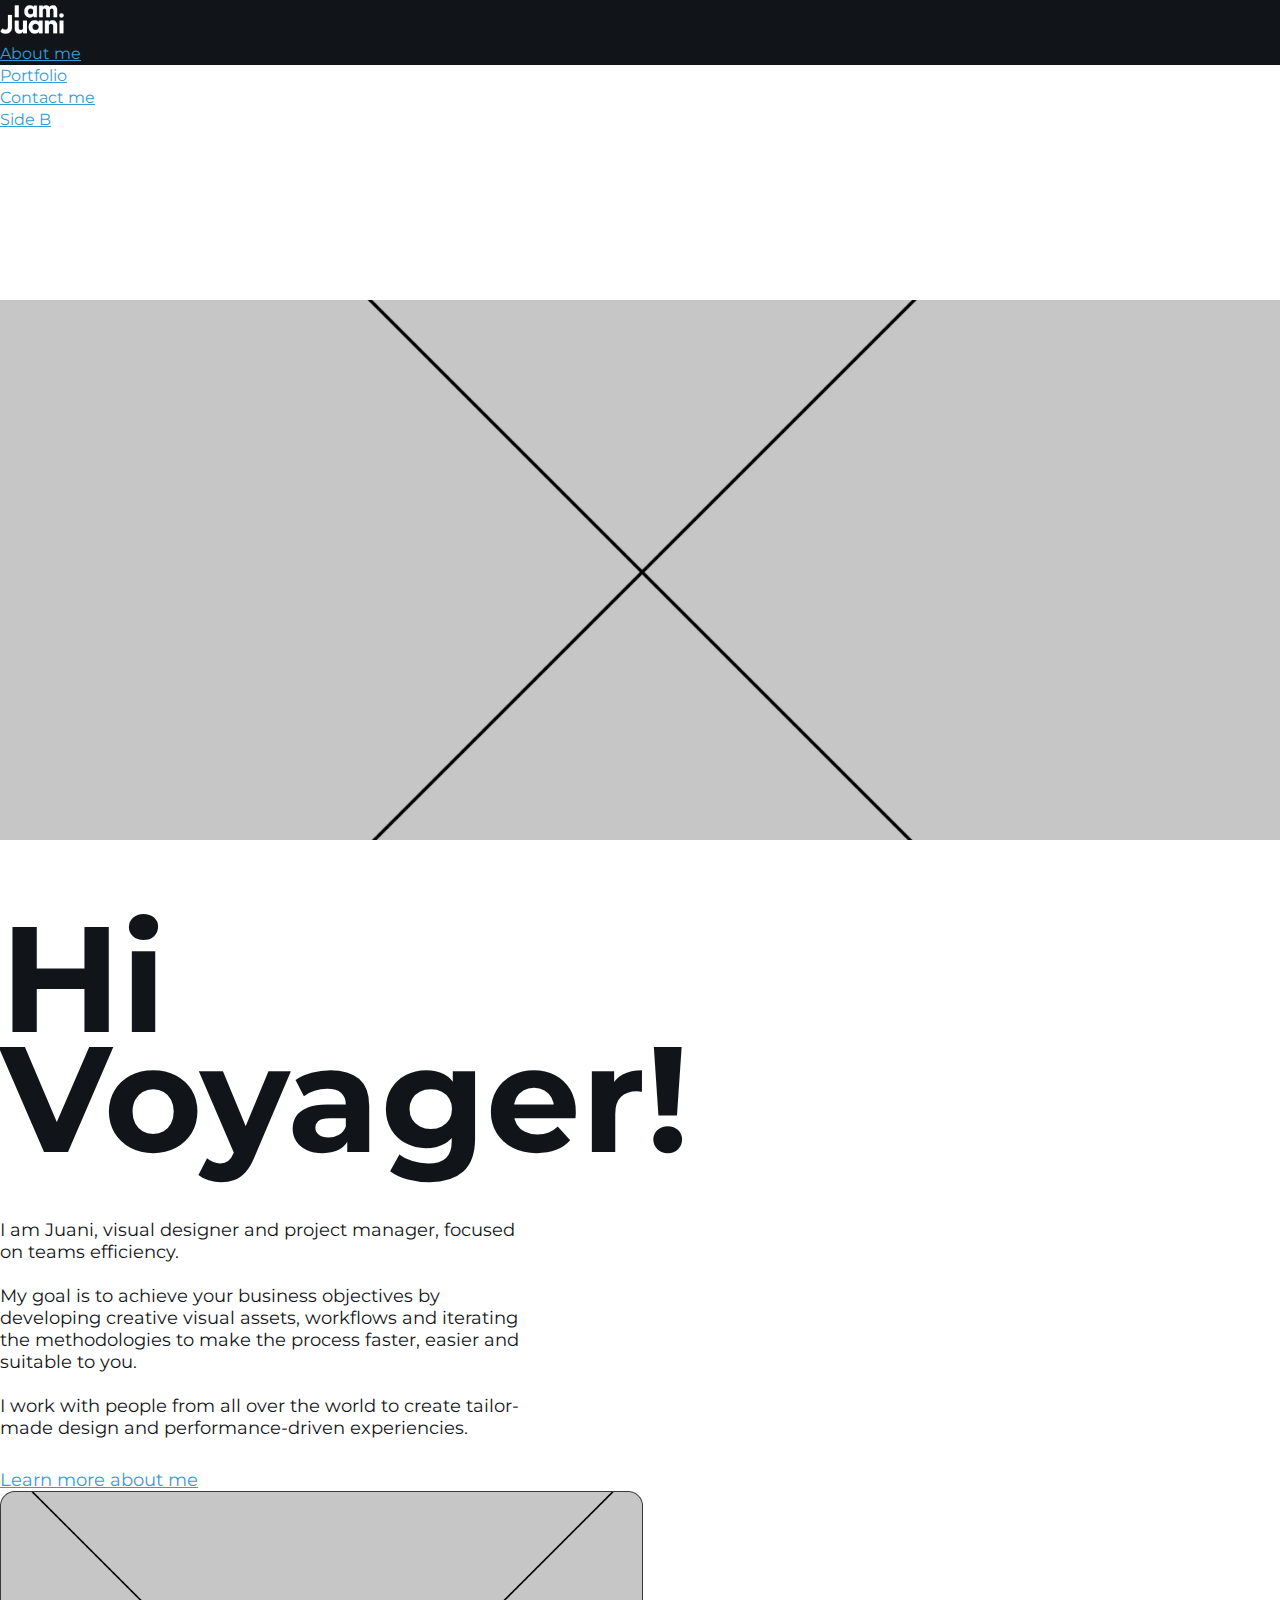
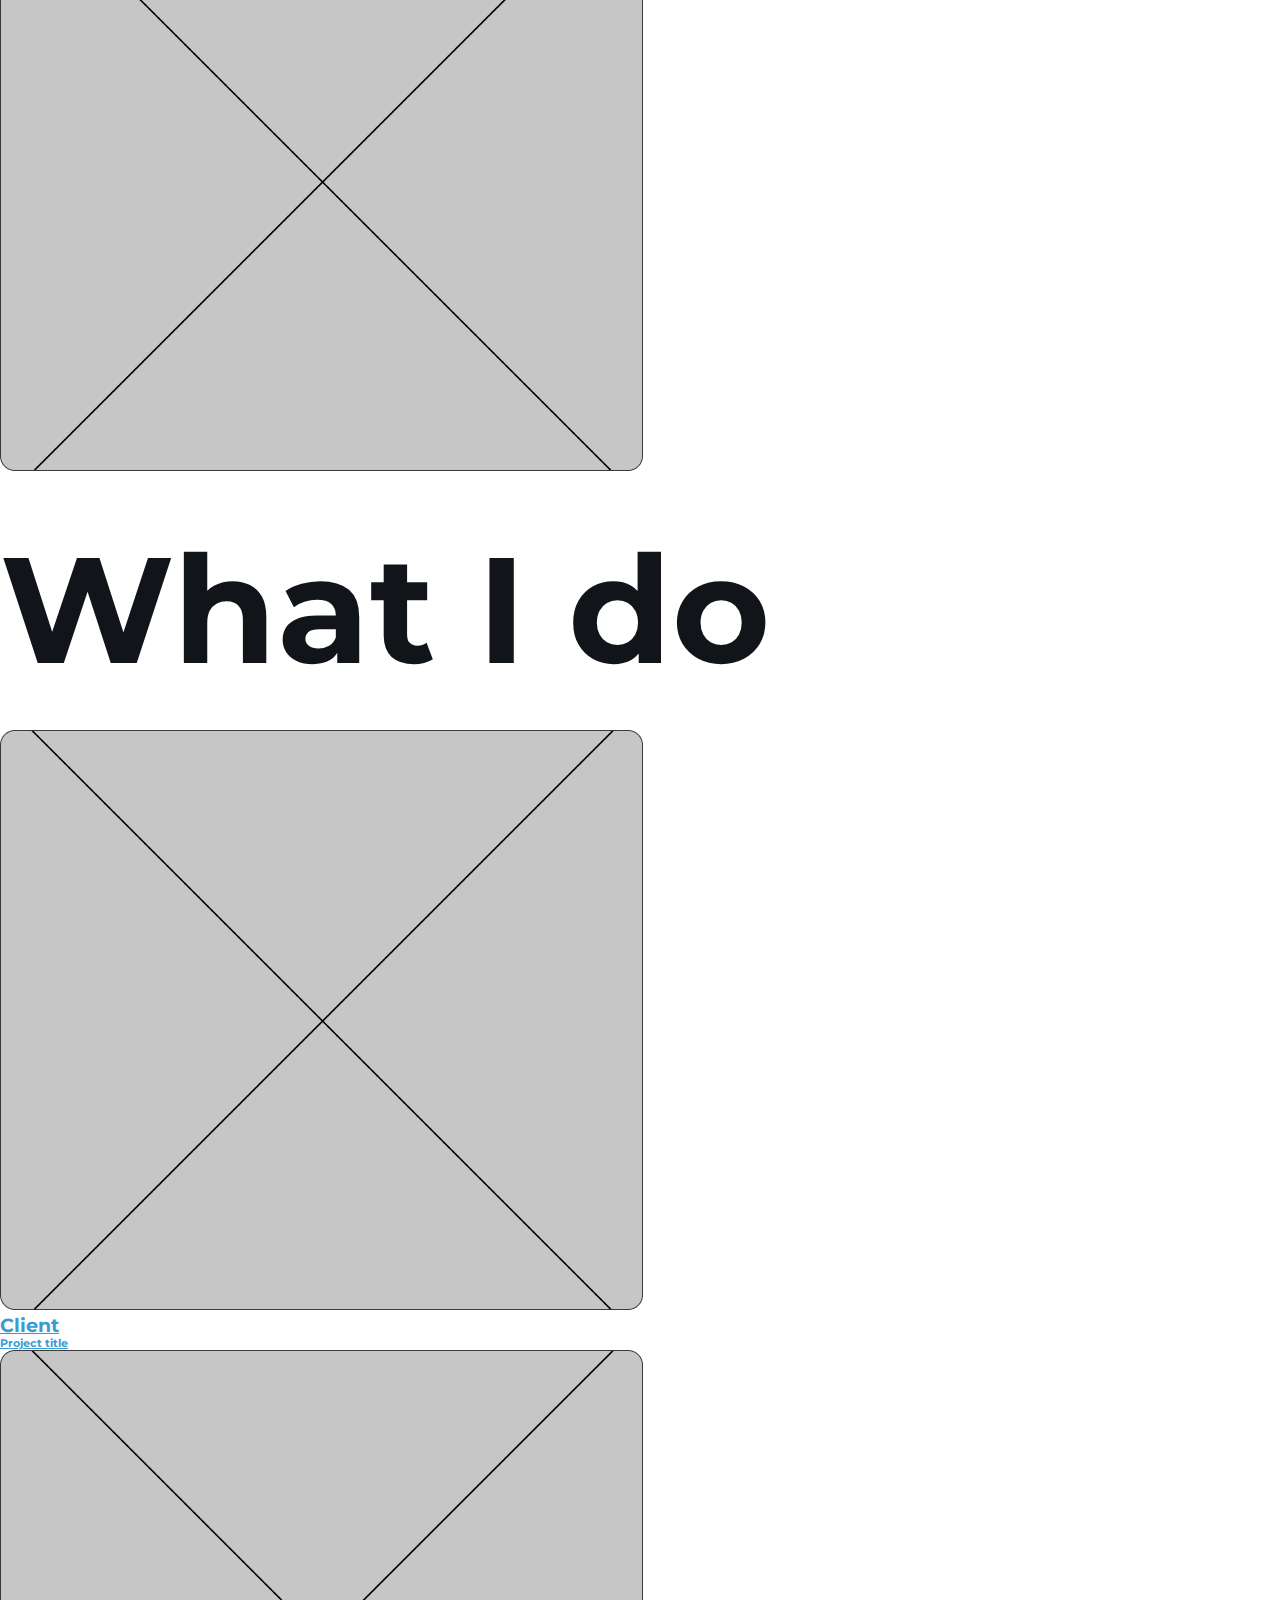
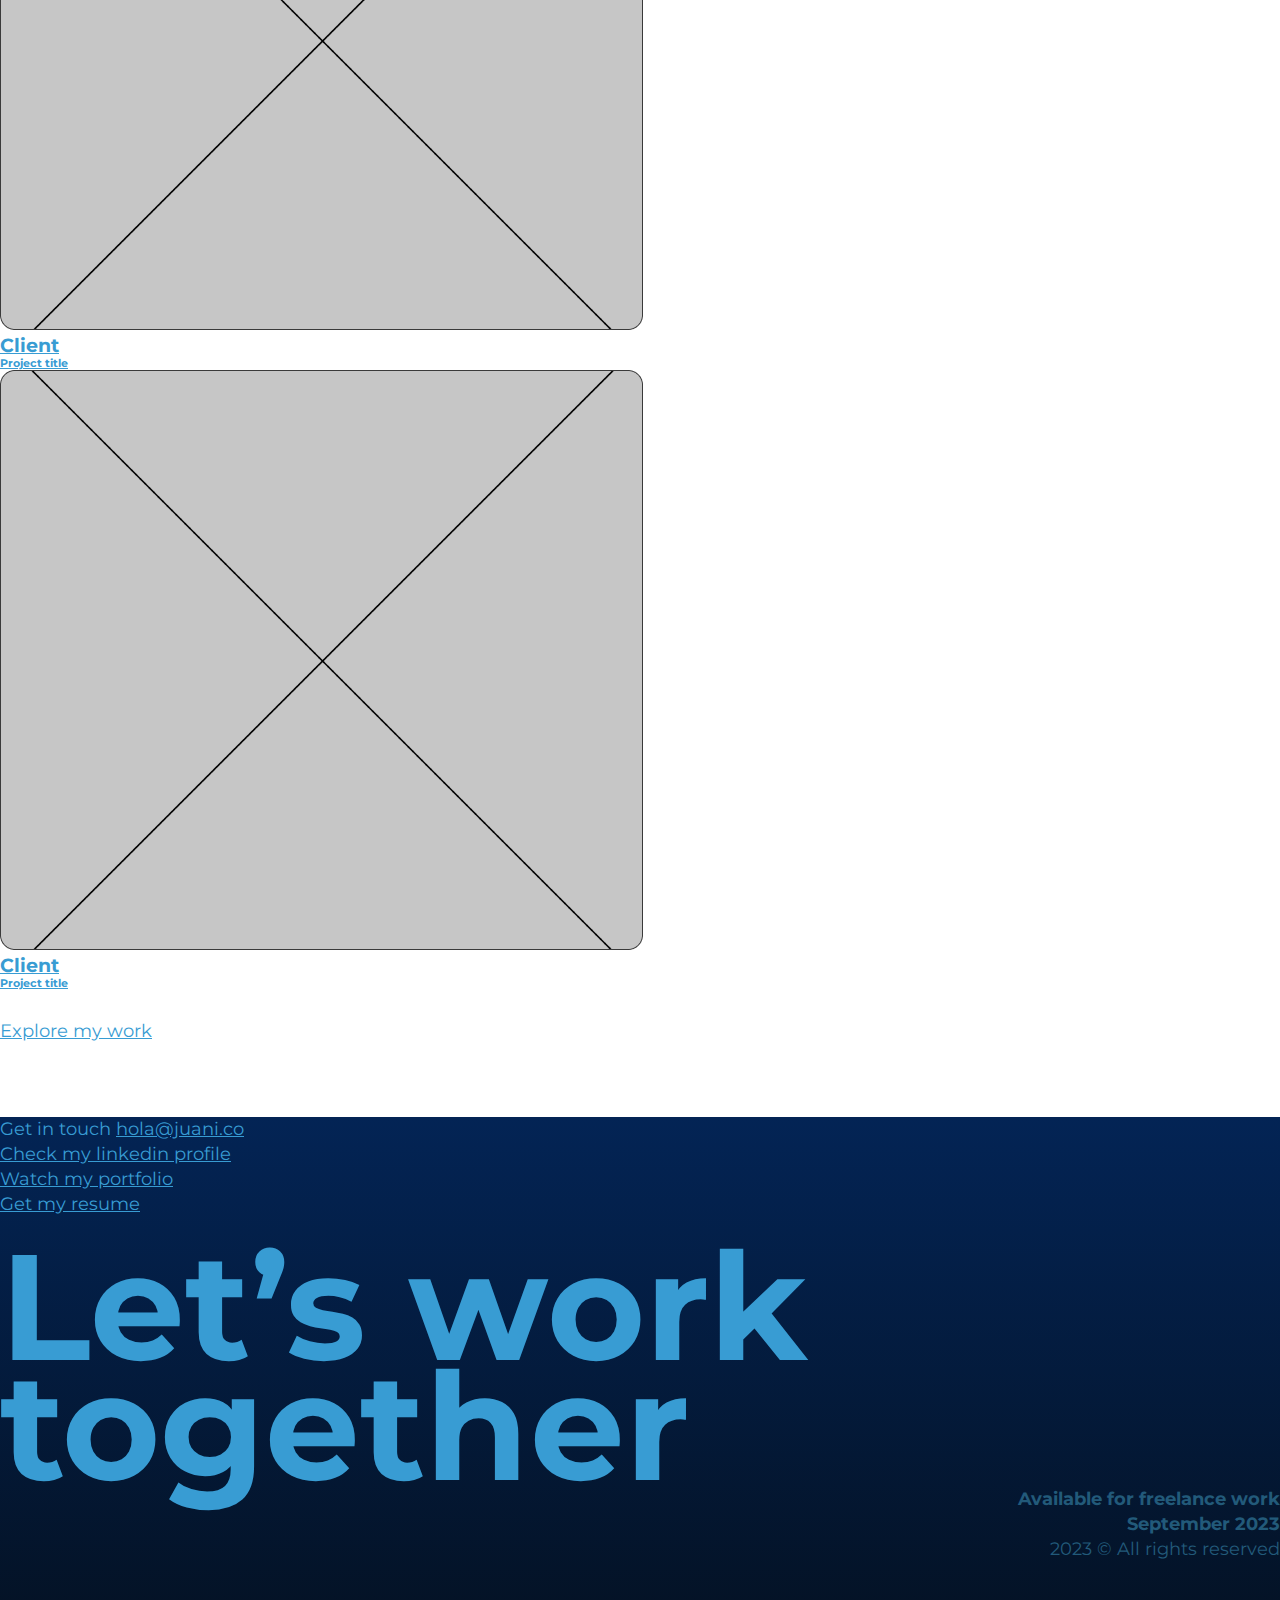
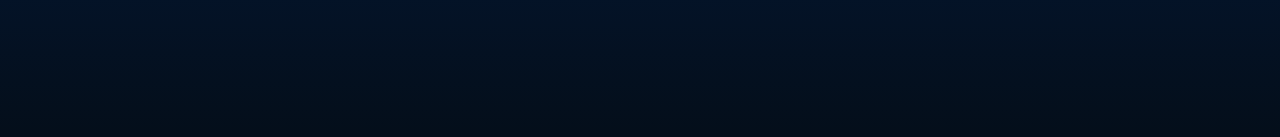
==== index.html @ 1c7e7203 "Iniciación del repositorio con los archivos de la preentrega 1 en main" ====
<!DOCTYPE html>
<html lang="en">
<head>
    <meta charset="UTF-8">
    <meta name="viewport" content="width=device-width, initial-scale=1.0">
    <meta name="description" content="If you need a designer, contact me and let's work together">
    <link rel="stylesheet" href="css/style.css">
    <link rel="preconnect" href="https://fonts.googleapis.com">
    <link rel="preconnect" href="https://fonts.gstatic.com" crossorigin>
    <link href="https://fonts.googleapis.com/css2?family=Montserrat:wght@300;400;500;600;700&display=swap" rel="stylesheet">
    <title>Juani Kmet - Launch your design</title>
</head>
<body>
    <!-- Comienza el header con el navbar y el logo -->
    <header>
        <nav>
            <img src="img/logo-juani.png" alt="I am Juani">
            <ul>
                <li class="nav-item"><a href="pages/aboutme.html" class="nav-link">About me</a></li>
                <li class="nav-item"><a href="pages/portfolio.html" class="nav-link">Portfolio</a></li>
                <li class="nav-item"><a href="pages/contact.html" class="nav-link">Contact me</a></li>
                <li class="nav-item"><a href="pages/sideb.html" class="nav-link">Side B</a></li>
            </ul>
        </nav>
    </header>

    <!-- Comienza el main donde esta el contenido jerarquico de la pagina. Por decision de como se se visualizara, el h1 se decide insertarlo en el main y no en el header -->
    <main>
        <section class="container hero">
            <h1>Hello World!</h1>
            <img src="img/mainhero-placeholder.png" alt=" " class="hero-img">
        </section>

        <section class="container">
            <h2>Hi Voyager!</h2>
            <p class="paragraph">I am Juani, visual designer and project manager, focused on teams efficiency.<br><br>
                My goal is to achieve your business objectives by developing creative visual assets, workflows and iterating the methodologies to make the process faster, easier and suitable to you.<br><br>
                I work with people from all over the world to create tailor-made design and performance-driven experiencies.
            </p>
            <p><a href="#" class="container-link">Learn more about me</a></p>
            <img src="img/container-placeholder.png" alt=" " class="container-img">
        </section>
        
        <section class="container">
            <h2>What I do</h2>
            <!-- Comienza el carousel de imagenes y enlaces hacia los proyectos -->
            <div class="carousel">

                <!-- Cada article es un elemento del portfolio estilizado como cards -->
                <article>
                    <div class="carousel-img">
                        <img src="img/container-placeholder.png">
                    </div>
                    <div class="carousel-content">
                        <a href="#">
                            <h3>Client</h3>
                            <h6>Project title</h6>
                        </a>
                    </div>
                </article>
                
                <article>
                    <div class="carousel-img">
                        <img src="img/container-placeholder.png">
                    </div>
                    <div class="carousel-content">
                        <a href="#">
                            <h3>Client</h3>
                            <h6>Project title</h6>
                        </a>
                    </div>
                </article>

                <article>
                    <div class="carousel-img">
                        <img src="img/container-placeholder.png">
                    </div>
                    <div class="carousel-content">
                        <a href="#">
                            <h3>Client</h3>
                            <h6>Project title</h6>
                        </a>
                    </div>
                </article>
            </div>
            <p><a href="#" class="container-link">Explore my work</a></p>
        </section>
    </main>

    <!-- Comienza el footer con enlaces y cierre de la pagina -->
    <footer>
        <!-- Botoner del footer con enlaces especificos -->
        <section id="footer-links">
            <ul>
                <li class="footer-item">Get in touch <a href="mailto:hola@juani.co" class="footer-link">hola@juani.co</a></li>
                <li class="footer-item"><a href="https://linkedin.com/juanikmet" class="footer-link">Check my linkedin profile</a></li>
                <li class="footer-item"><a href="pages/portfolio.html" class="footer-link">Watch my portfolio</a></li>
                <li class="footer-item"><a href="#" class="footer-link">Get my resume</a></li>
            </ul>    
        </section>

        <!-- Section con el CTA del footer -->
        <section>
            <h4 id="footer-cta">Let’s work together</h4>
        </section>

        <!-- Apartado con informacion sobre disponibilidad y copyright -->
        <aside>
            <h6>Available for freelance work <br> September 2023</h6>
            <p>2023 © All rights reserved</p>
        </aside>

    </footer>
</body>
</html>
---- css/style.css ----
*{
    margin: 0;
    padding: 0;
}

h1, h2, h3, h4, h5, h6, p, a{
    font-family: 'Montserrat', sans-serif;
}

a{
    color: #389CD3;
    text-decoration: underline;
}

nav{
    background-color: #11151A;
    height: 65px;
}

nav img{
   width: 100%;
   max-width: 65px; 
}

.nav-item{
    font-size: 16px;
    line-height: 22px;
}

.nav-link:hover{
    color: #ffffff;
    font-weight: 600;
}

.container{
    width: 100%;
    max-width: 1280px;
    margin: 75px auto;
}

h1{
    font-size: 150px;
    color: #11151A;
    line-height: 100px;
    text-align: left;
    margin-bottom: 60px;
}

.hero > h1{
    color: #FFFFFF;
    text-align: center;
}

.hero-img{
    width: 100%;
}

h2{
    font-size: 150px;
    color: #11151A;
    line-height: 120px;
    text-align: left;
    max-width: 800px;
    margin-bottom: 60px;
}

.container > p{
    font-size: 18px;
    line-height: 22px;
    font-weight: 400;
    color: #11151A;
    text-align: left;
    max-width: 530px;
    margin-top: 30px;
}

footer{
    background: rgb(3,36,85);
    background: linear-gradient(180deg, rgba(3,36,85,1) 0%, rgba(4,14,26,1) 100%);
    width: 100%;
    height: 620px;
}

.footer-item{
    font-size: 18px;
    line-height: 25px;
    color: #389CD3;
    font-family: 'Montserrat', sans-serif;
}

#footer-cta{
    color: #389CD3;
    font-size: 150px;
    line-height: 120px;
    margin-top: 30px;
    width: 70%;
}

footer > aside > h6, p{
    color:#225A7A;
    text-align: right;
    font-size: 18px;
    line-height: 25px;
    font-weight: 400;
}

footer > aside > h6{
    font-weight: 700;
}
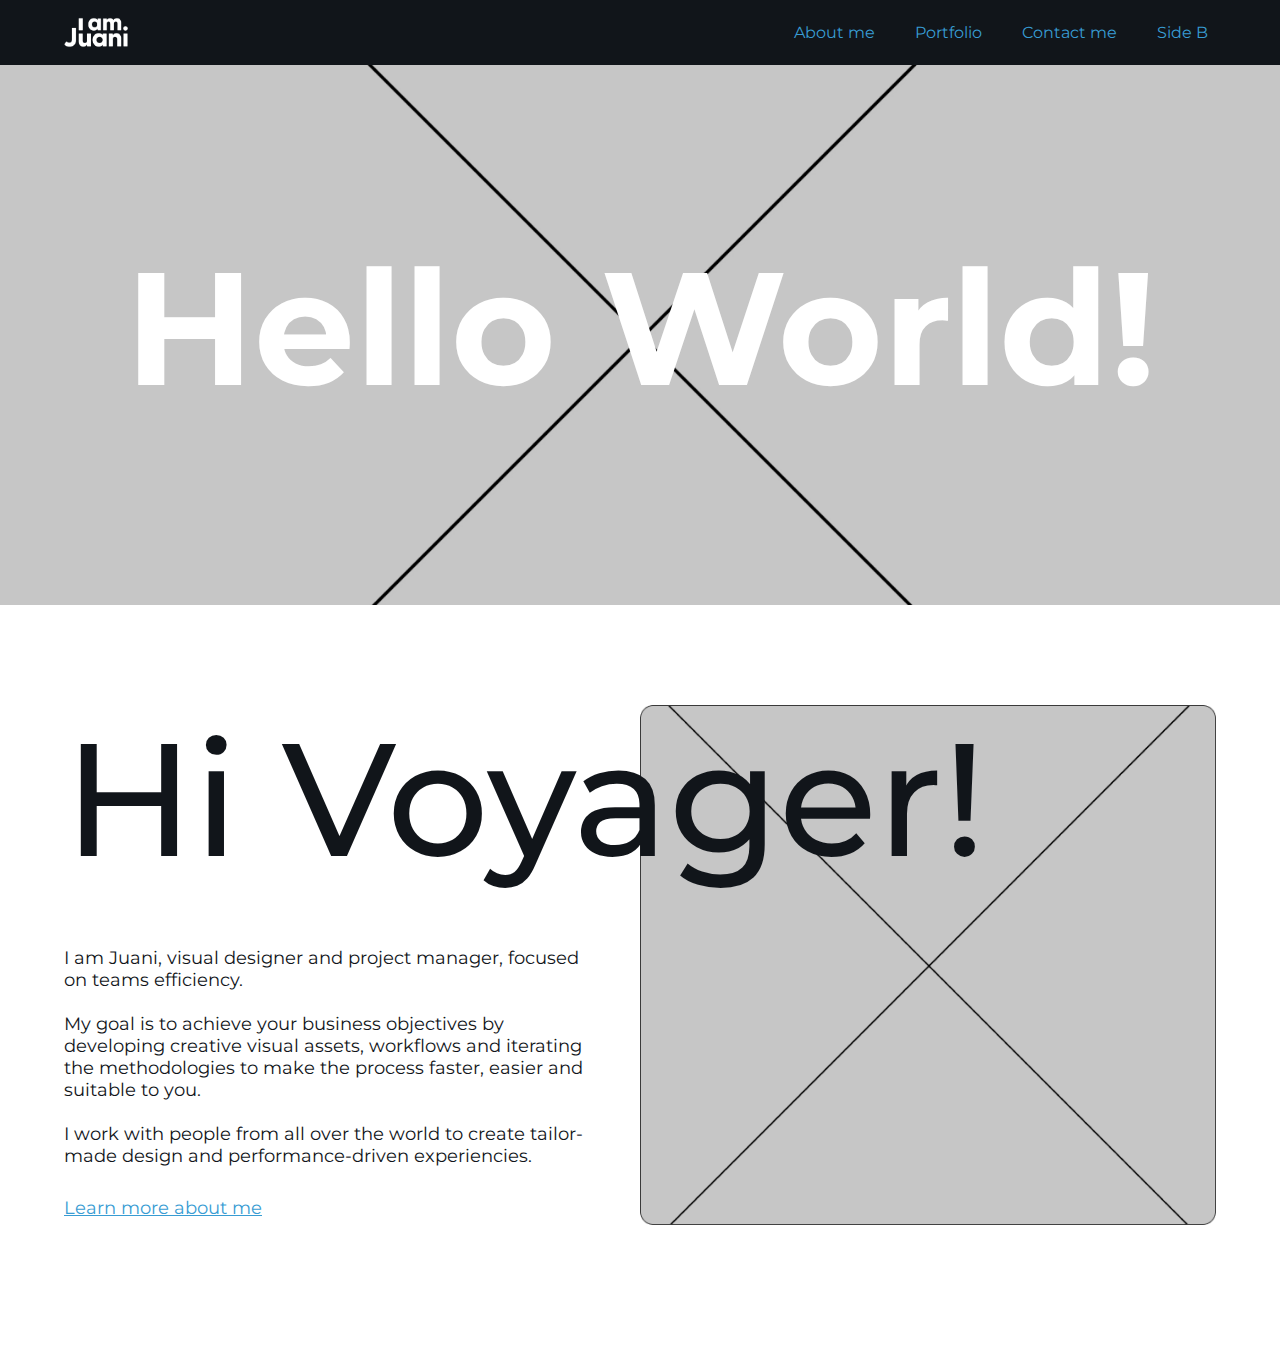
==== commit 4acbaafe: "Se hace subida de la primera iteracion de la pre entrega 2, con navbar, hero y primer section para p" ====
--- a/index.html
+++ b/index.html
@@ -1,9 +1,10 @@
 <!DOCTYPE html>
 <html lang="en">
 <head>
-    <meta charset="UTF-8">
-    <meta name="viewport" content="width=device-width, initial-scale=1.0">
+    <meta charset="utf-8">
+    <meta name="viewport" content="width=device-width, initial-scale=1">
     <meta name="description" content="If you need a designer, contact me and let's work together">
+    <link href="css/bootstrap.min.css" rel="stylesheet">
     <link rel="stylesheet" href="css/style.css">
     <link rel="preconnect" href="https://fonts.googleapis.com">
     <link rel="preconnect" href="https://fonts.gstatic.com" crossorigin>
@@ -13,103 +14,55 @@
 <body>
     <!-- Comienza el header con el navbar y el logo -->
     <header>
-        <nav>
-            <img src="img/logo-juani.png" alt="I am Juani">
-            <ul>
-                <li class="nav-item"><a href="pages/aboutme.html" class="nav-link">About me</a></li>
-                <li class="nav-item"><a href="pages/portfolio.html" class="nav-link">Portfolio</a></li>
-                <li class="nav-item"><a href="pages/contact.html" class="nav-link">Contact me</a></li>
-                <li class="nav-item"><a href="pages/sideb.html" class="nav-link">Side B</a></li>
-            </ul>
-        </nav>
+        <nav class="navbar navbar-expand-lg z-3">
+            <div class="container-fluid navbar-bg-black nav-width">
+              <a class="navbar-brand" href="/index.html">
+                <img src="img/logo-juani.png" alt="I am Juani">
+              </a>
+              <button class="navbar-toggler" type="button" data-bs-toggle="collapse" data-bs-target="#navbarSupportedContent" aria-controls="navbarSupportedContent" aria-expanded="false" aria-label="Toggle navigation">
+                <span class="">Menu</span>
+              </button>
+              <div class="collapse navbar-collapse justify-content-end" id="navbarSupportedContent">
+                <ul class="navbar-nav mb-2 mb-lg-0 column-gap-4">
+                    <li class="nav-item" aria-current="page"><a href="pages/aboutme.html" class="nav-link">About me</a></li>
+                    <li class="nav-item"><a href="pages/portfolio.html" class="nav-link">Portfolio</a></li>
+                    <li class="nav-item"><a href="pages/contact.html" class="nav-link">Contact me</a></li>
+                    <li class="nav-item"><a href="pages/sideb.html" class="nav-link">Side B</a></li>
+                </ul>
+              </div>
+            </div>
+          </nav>
     </header>
 
     <!-- Comienza el main donde esta el contenido jerarquico de la pagina. Por decision de como se se visualizara, el h1 se decide insertarlo en el main y no en el header -->
-    <main>
-        <section class="container hero">
-            <h1>Hello World!</h1>
-            <img src="img/mainhero-placeholder.png" alt=" " class="hero-img">
+    <main class="container-fluid position-relative">
+        <section class="hero">
+            <img src="img/mainhero-placeholder.png" alt="texto alternativo de prueba" class="hero-img grid-child">
+            <h1 class="grid-child">Hello World!</h1>
         </section>
 
-        <section class="container">
+        <section class="position-relative section-item">
             <h2>Hi Voyager!</h2>
-            <p class="paragraph">I am Juani, visual designer and project manager, focused on teams efficiency.<br><br>
-                My goal is to achieve your business objectives by developing creative visual assets, workflows and iterating the methodologies to make the process faster, easier and suitable to you.<br><br>
-                I work with people from all over the world to create tailor-made design and performance-driven experiencies.
-            </p>
-            <p><a href="#" class="container-link">Learn more about me</a></p>
-            <img src="img/container-placeholder.png" alt=" " class="container-img">
+            <img src="img/container-placeholder.png" alt="text alternativo de prueba" class="container-img">
+            <div class="container-paragraph">
+                <p class="paragraph">I am Juani, visual designer and project manager, focused on teams efficiency.<br><br>
+                    My goal is to achieve your business objectives by developing creative visual assets, workflows and iterating the methodologies to make the process faster, easier and suitable to you.<br><br>
+                    I work with people from all over the world to create tailor-made design and performance-driven experiencies.
+                </p>
+                <p><a href="#" class="container-link">Learn more about me</a></p>
+            </div>
         </section>
-        
-        <section class="container">
-            <h2>What I do</h2>
-            <!-- Comienza el carousel de imagenes y enlaces hacia los proyectos -->
-            <div class="carousel">
 
-                <!-- Cada article es un elemento del portfolio estilizado como cards -->
-                <article>
-                    <div class="carousel-img">
-                        <img src="img/container-placeholder.png">
-                    </div>
-                    <div class="carousel-content">
-                        <a href="#">
-                            <h3>Client</h3>
-                            <h6>Project title</h6>
-                        </a>
-                    </div>
-                </article>
-                
-                <article>
-                    <div class="carousel-img">
-                        <img src="img/container-placeholder.png">
-                    </div>
-                    <div class="carousel-content">
-                        <a href="#">
-                            <h3>Client</h3>
-                            <h6>Project title</h6>
-                        </a>
-                    </div>
-                </article>
-
-                <article>
-                    <div class="carousel-img">
-                        <img src="img/container-placeholder.png">
-                    </div>
-                    <div class="carousel-content">
-                        <a href="#">
-                            <h3>Client</h3>
-                            <h6>Project title</h6>
-                        </a>
-                    </div>
-                </article>
-            </div>
-            <p><a href="#" class="container-link">Explore my work</a></p>
-        </section>
     </main>
 
-    <!-- Comienza el footer con enlaces y cierre de la pagina -->
-    <footer>
-        <!-- Botoner del footer con enlaces especificos -->
-        <section id="footer-links">
-            <ul>
-                <li class="footer-item">Get in touch <a href="mailto:hola@juani.co" class="footer-link">hola@juani.co</a></li>
-                <li class="footer-item"><a href="https://linkedin.com/juanikmet" class="footer-link">Check my linkedin profile</a></li>
-                <li class="footer-item"><a href="pages/portfolio.html" class="footer-link">Watch my portfolio</a></li>
-                <li class="footer-item"><a href="#" class="footer-link">Get my resume</a></li>
-            </ul>    
-        </section>
+        
 
-        <!-- Section con el CTA del footer -->
-        <section>
-            <h4 id="footer-cta">Let’s work together</h4>
-        </section>
+    
 
-        <!-- Apartado con informacion sobre disponibilidad y copyright -->
-        <aside>
-            <h6>Available for freelance work <br> September 2023</h6>
-            <p>2023 © All rights reserved</p>
-        </aside>
-
-    </footer>
+    <!-- Scripts para bootstrap -->
+    <script src="https://cdn.jsdelivr.net/npm/@popperjs/core@2.11.8/dist/umd/popper.min.js" integrity="sha384-I7E8VVD/ismYTF4hNIPjVp/Zjvgyol6VFvRkX/vR+Vc4jQkC+hVqc2pM8ODewa9r" crossorigin="anonymous"></script>
+    <script src="https://cdn.jsdelivr.net/npm/bootstrap@5.3.2/dist/js/bootstrap.min.js" integrity="sha384-BBtl+eGJRgqQAUMxJ7pMwbEyER4l1g+O15P+16Ep7Q9Q+zqX6gSbd85u4mG4QzX+" crossorigin="anonymous"></script>
+    <script src="js/bootstrap.bundle.min.js" ></script>
+  </body>
 </body>
 </html>--- a/css/style.css
+++ b/css/style.css
@@ -4,17 +4,25 @@
 }
 
 h1, h2, h3, h4, h5, h6, p, a{
-    font-family: 'Montserrat', sans-serif;
+    font-family: 'Montserrat', sans-serif !important;
 }
 
 a{
-    color: #389CD3;
+    color: #389CD3 !important;
     text-decoration: underline;
 }
 
+.navbar{
+    background-color: #11151A !important;
+}
+
 nav{
-    background-color: #11151A;
+    background-color: #11151A !important;
     height: 65px;
+}
+
+.nav-width{
+    padding: 0 5%;
 }
 
 nav img{
@@ -32,39 +40,66 @@
     font-weight: 600;
 }
 
-.container{
-    width: 100%;
-    max-width: 1280px;
-    margin: 75px auto;
+.navbar-bg-black{
+    background-color: #11151A !important;
+}
+
+button > span{
+    color: #389CD3 !important;
+}
+
+button{
+    border: none;
+    box-shadow: none;
+}
+
+.navbar-toggler:focus{
+    box-shadow: none;   
+}
+
+.hero{
+    display: grid;
+    grid-template-columns: 1fr;
+}
+
+.grid-child{
+        grid-row-start: 1;
+        grid-column-start: 1;
 }
 
 h1{
-    font-size: 150px;
-    color: #11151A;
+    font-size: 4rem;
     line-height: 100px;
-    text-align: left;
-    margin-bottom: 60px;
-}
-
-.hero > h1{
+    text-align: center;
+    width: 100%;
+    position: absolute;
+    top: 5%;
     color: #FFFFFF;
-    text-align: center;
+    font-weight: 700;
 }
 
 .hero-img{
     width: 100%;
 }
 
-h2{
-    font-size: 150px;
-    color: #11151A;
-    line-height: 120px;
-    text-align: left;
-    max-width: 800px;
-    margin-bottom: 60px;
+.section-item{
+    margin: 100px auto;
+    max-width: 90%;
 }
 
-.container > p{
+h2{
+    font-size: 3.5rem;
+    color: #11151A;
+    text-align: left;
+}
+
+.container-img{
+    margin: 0 auto;
+    width: 100%;
+    display: block;
+}
+
+.container-paragraph > p{
     font-size: 18px;
     line-height: 22px;
     font-weight: 400;
@@ -72,6 +107,11 @@
     text-align: left;
     max-width: 530px;
     margin-top: 30px;
+}
+
+.container-paragraph{
+    margin: 0 auto;
+    width: 100%;
 }
 
 footer{
@@ -107,3 +147,47 @@
 footer > aside > h6{
     font-weight: 700;
 }
+
+@media (min-width: 992px){
+
+    h1{
+        top: 18%;
+        font-size: 10rem;
+    }
+
+    .section-item{
+        display: grid;
+        grid-template-columns: 1fr 1fr;
+        grid-template-rows: repeat(2, 1fr);
+    }
+
+    .section-item > h2{
+        grid-column: 1 / 3;
+        grid-row: 1 / 2;
+        font-size: 10rem;
+        line-height: 8rem;
+        position: absolute;
+        margin-top: 30px;
+    }
+
+    .section-item > img{
+        grid-column: 2 / 2;
+        grid-row: 1 / span 2;
+    }
+
+    .container-paragraph{
+        grid-column: 1 / 2;
+        grid-row: 2 / 3; 
+    }
+
+    .container-paragraph > p{
+        margin: 0;
+        position: relative;
+        top: -30px;
+    }
+
+    .container-paragraph >p:nth-child(2){
+        margin-top: 30px;
+    }
+
+}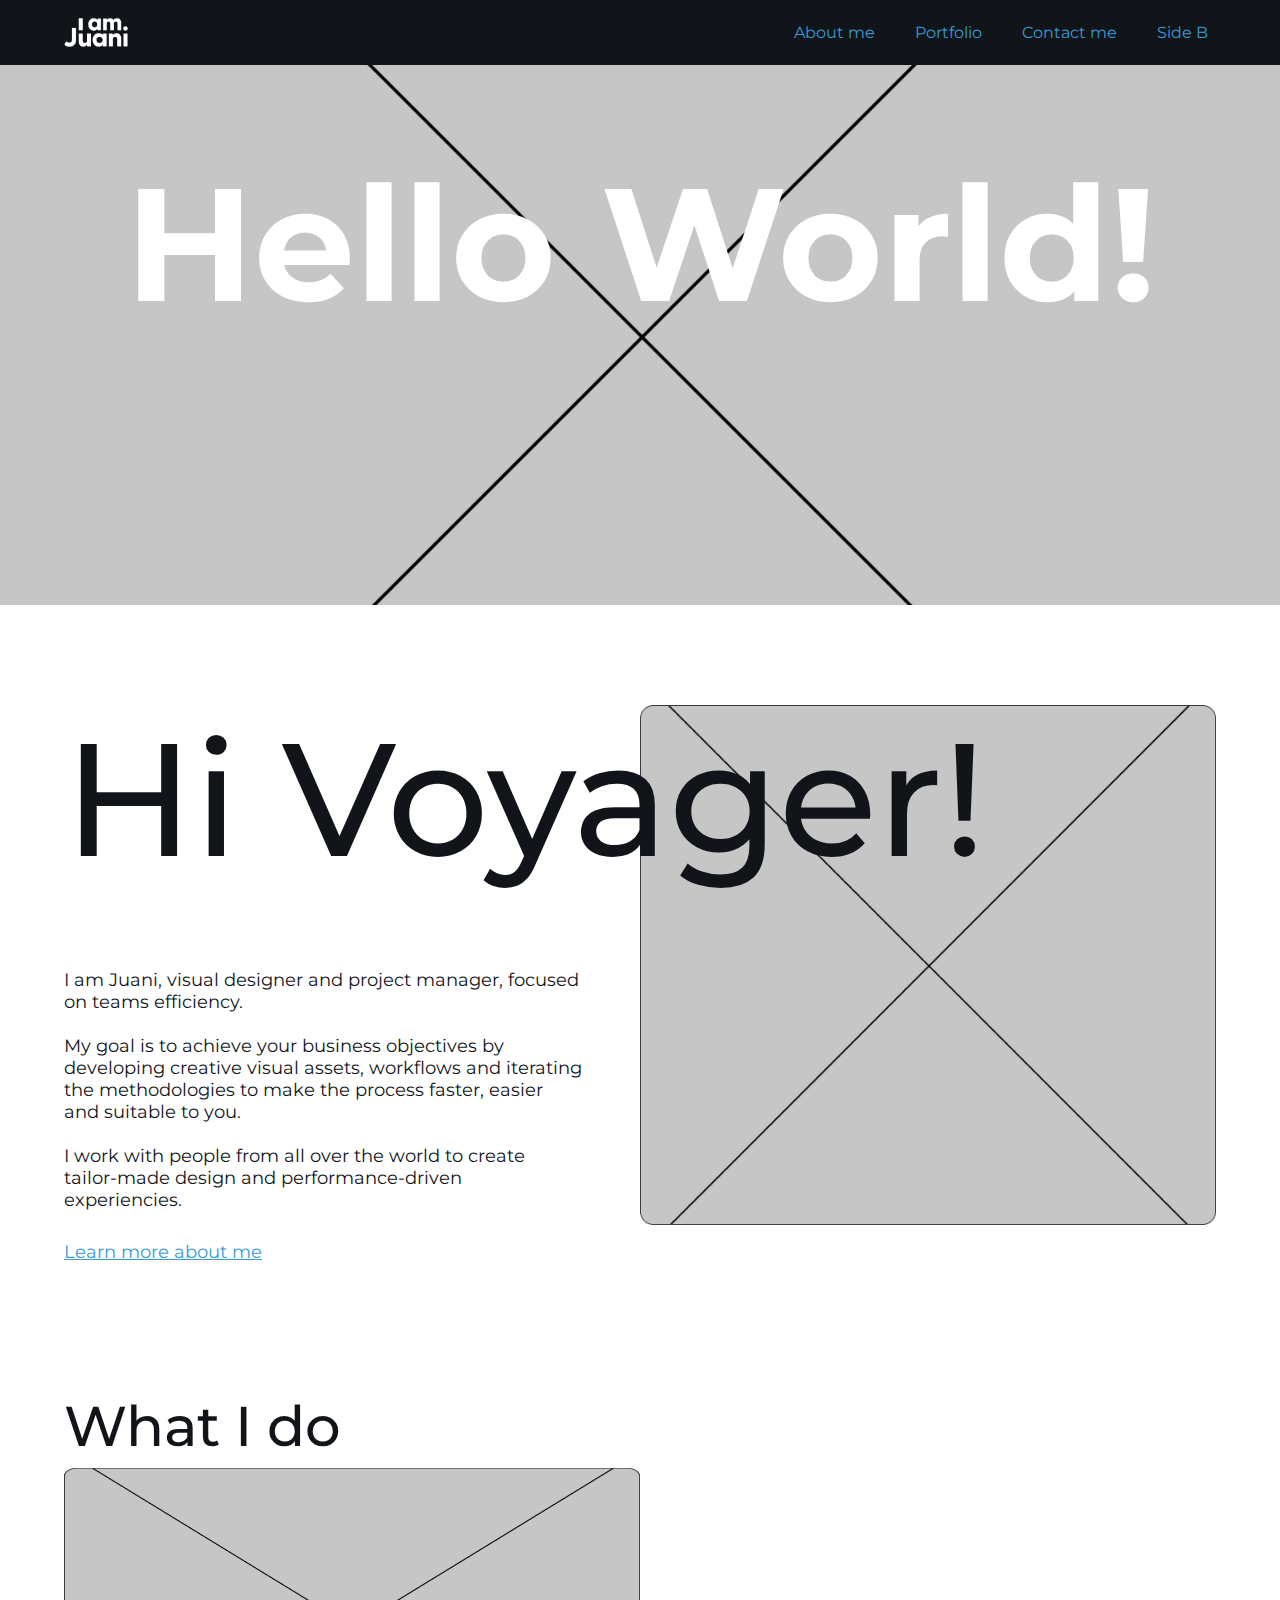
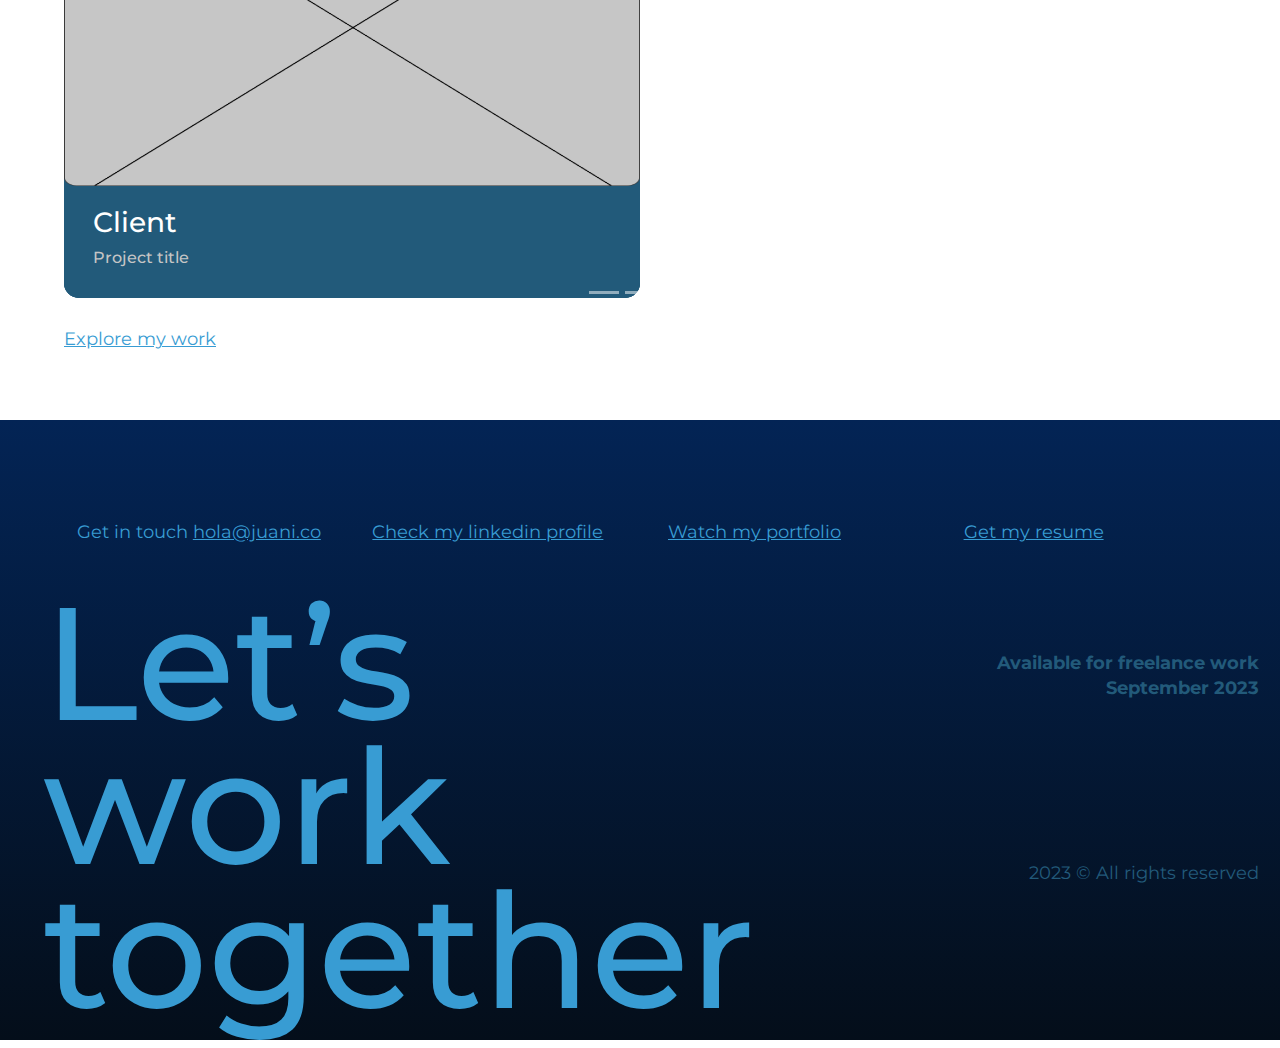
==== commit ec488757: "Index terminado con todos los elementos. El carousel se ve mal en desktop, hay que investigar una me" ====
--- a/index.html
+++ b/index.html
@@ -53,6 +53,83 @@
             </div>
         </section>
 
+        <section class="position-relative section-carousel">
+            <h2>What I do</h2>
+            <!-- Comienza el carousel de imagenes y enlaces hacia los proyectos -->
+            <div id="carouselExampleIndicators" class="carousel slide">
+                <div class="carousel-inner">
+                    <article class="carousel-item active">
+                        <div class="carousel-item-img">
+                            <img src="img/container-placeholder.png" alt="Texto alternativo"> 
+                        </div>
+                        <div class="carousel-item-content">
+                            <a href="#">
+                                <h3>Client</h3>
+                                <h6>Project title</h6>
+                            </a>
+                        </div>
+                    </article>
+                    <article class="carousel-item active">
+                        <div class="carousel-item-img">
+                            <img src="img/container-placeholder.png" alt="Texto alternativo"> 
+                        </div>
+                        <div class="carousel-item-content">
+                            <a href="#">
+                                <h3>Client</h3>
+                                <h6>Project title</h6>
+                            </a>
+                        </div>
+                    </article>
+                    <article class="carousel-item active">
+                        <div class="carousel-item-img">
+                            <img src="img/container-placeholder.png" alt="Texto alternativo"> 
+                        </div>
+                        <div class="carousel-item-content">
+                            <a href="#">
+                                <h3>Client</h3>
+                                <h6>Project title</h6>
+                            </a>
+                        </div>
+                    </article>
+                </div>
+              </div>
+            </div>
+            <div class="carousel-indicators">
+                <button type="button" data-bs-target="#carouselExampleIndicators" data-bs-slide-to="0" aria-label="Slide 1"></button>
+                <button type="button" data-bs-target="#carouselExampleIndicators" data-bs-slide-to="1" aria-label="Slide 2"></button>
+                <button type="button" data-bs-target="#carouselExampleIndicators" data-bs-slide-to="2" aria-label="Slide 3"></button>
+              </div>
+            <div class="container-paragraph carousel-paragraph">
+                <p><a href="#" class="container-link">Explore my work</a></p>
+            </div>
+        </section>
+
+        <!-- Comienza el footer con enlaces y cierre de la pagina -->
+    <footer>
+        <!-- Botoner del footer con enlaces especificos -->
+        <section id="footer-links" class="">
+            <ul class="row">
+                <li class="footer-item col-md-3">Get in touch <a href="mailto:hola@juani.co" class="footer-link">hola@juani.co</a></li>
+                <li class="footer-item col-md-3"><a href="https://linkedin.com/juanikmet" class="footer-link">Check my linkedin profile</a></li>
+                <li class="footer-item col-md-3"><a href="pages/portfolio.html" class="footer-link">Watch my portfolio</a></li>
+                <li class="footer-item col-md-3"><a href="#" class="footer-link">Get my resume</a></li>
+            </ul>    
+        </section>
+
+        <!-- Section con el CTA del footer -->
+        <section class="footer-grid">
+            <h4 id="footer-cta">Let’s work together</h4>
+            <div>
+                <h6>Available for freelance work <br> September 2023</h6>
+                <p>2023 © All rights reserved</p>
+            </div>
+        </section>
+
+        <!-- Apartado con informacion sobre disponibilidad y copyright -->
+
+
+    </footer>
+
     </main>
 
         
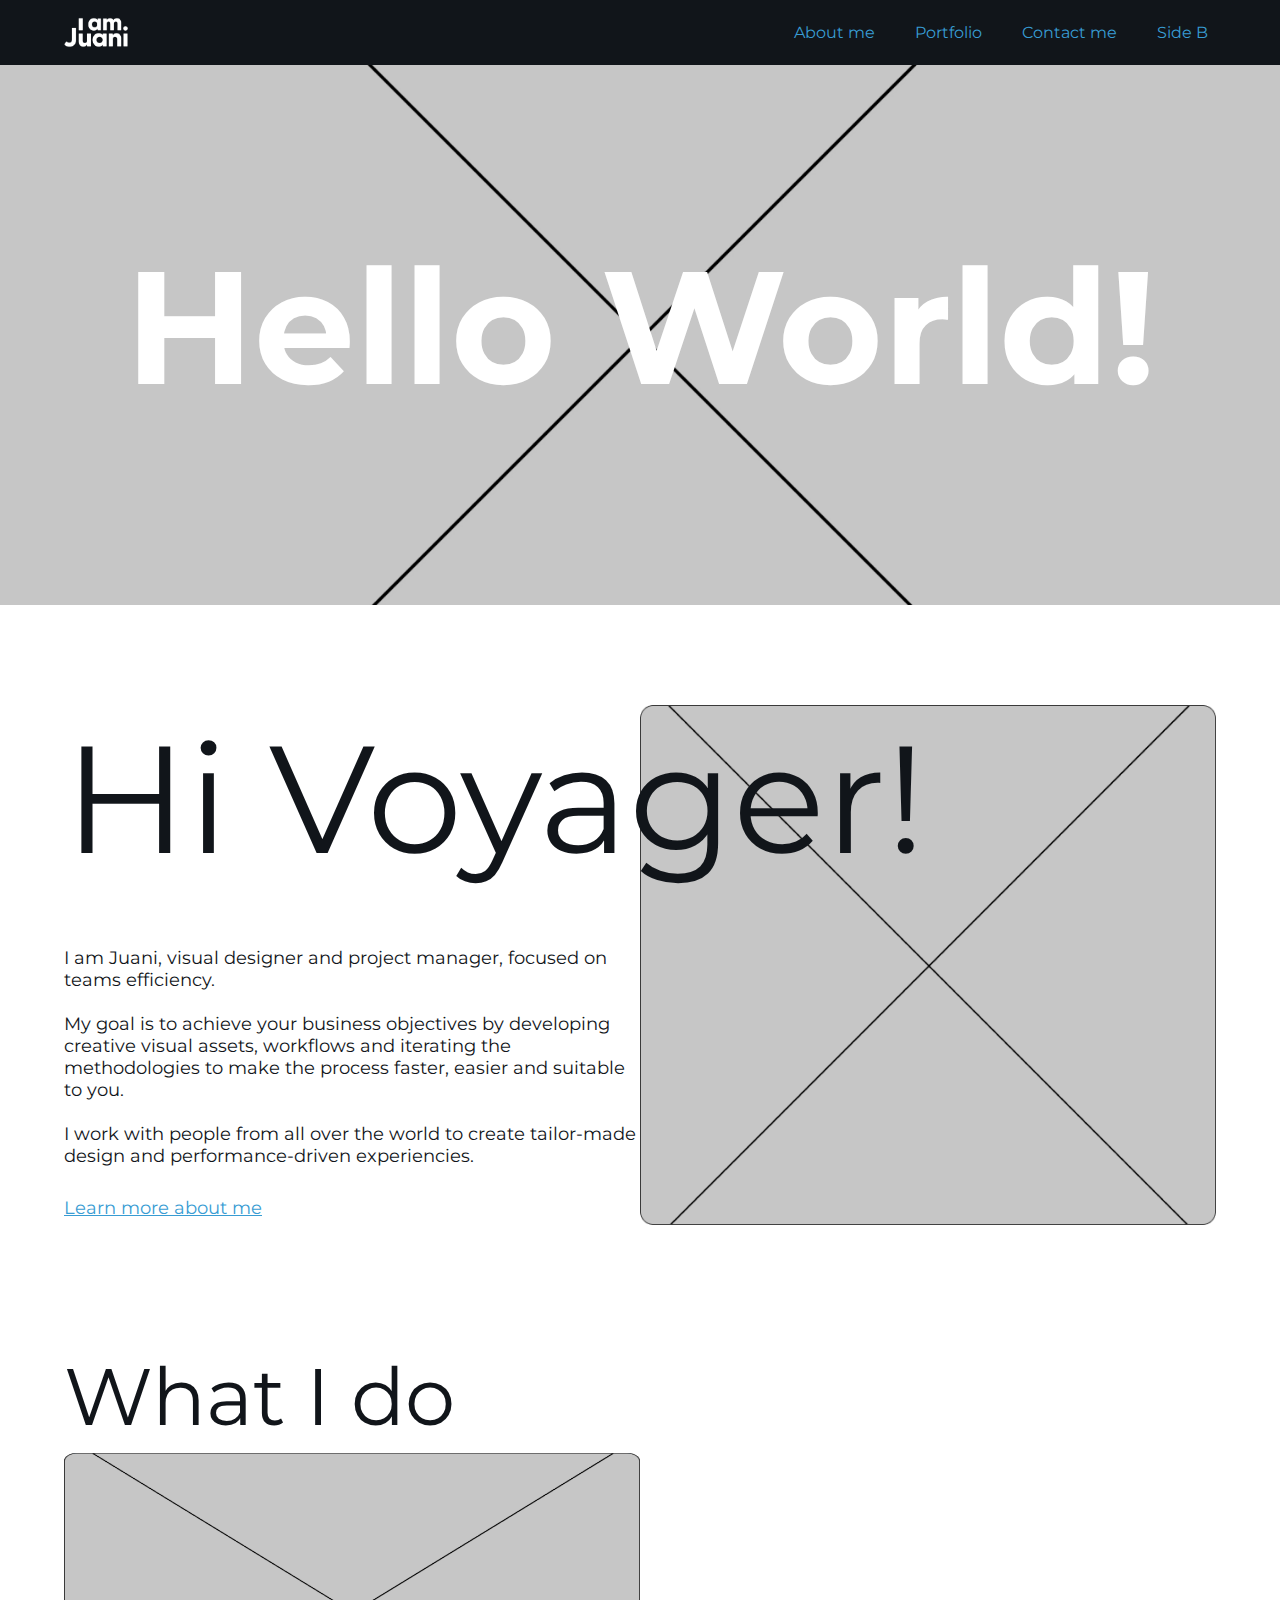
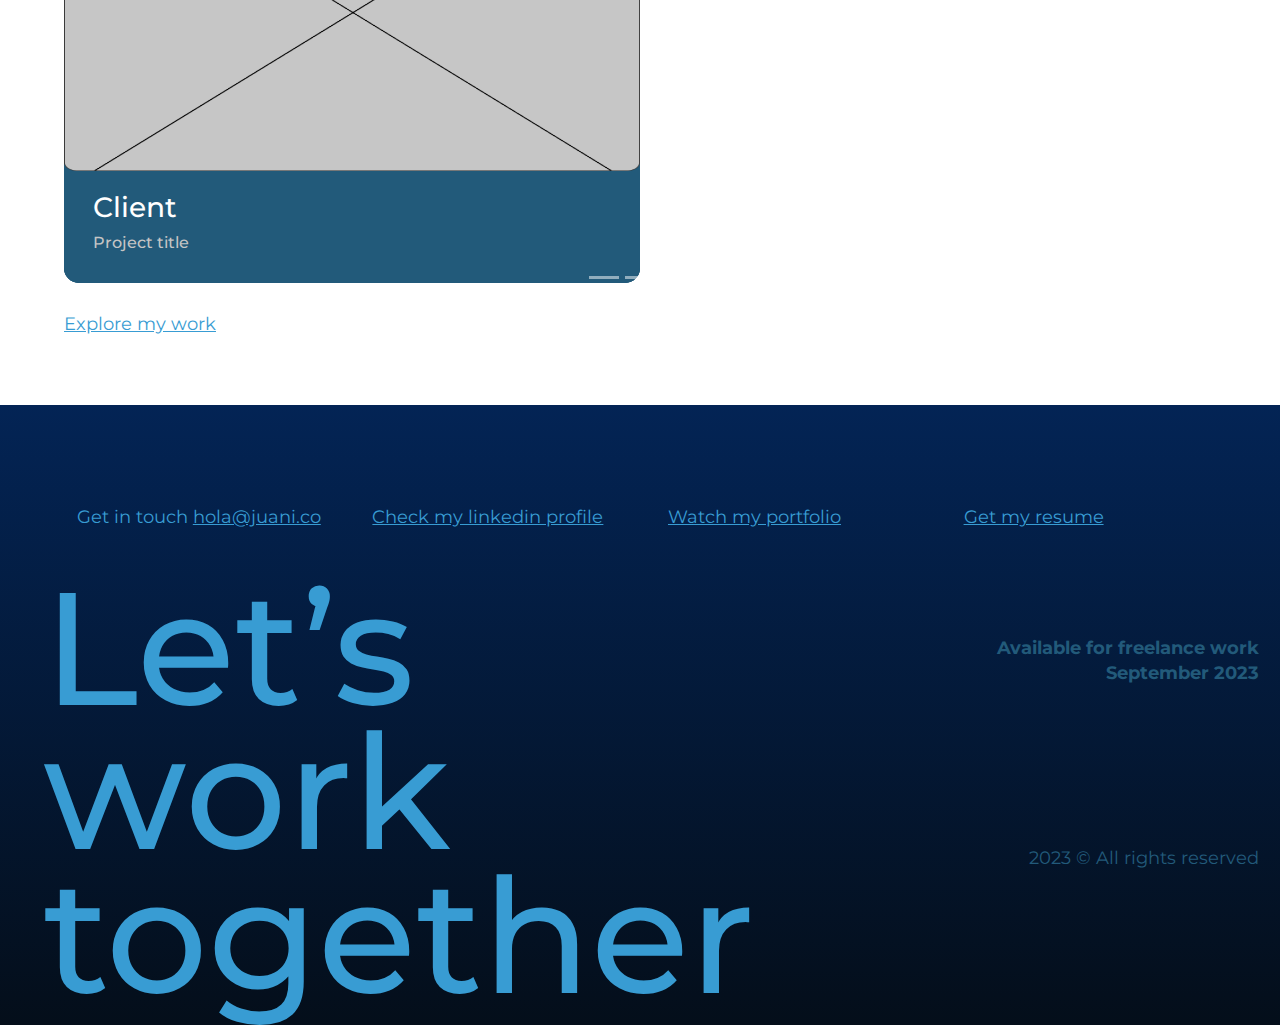
==== commit 435e0439: "páginas de aboutme, portfolio cerradas y un avance de contact, en el formulario no quedó exactamente" ====
--- a/index.html
+++ b/index.html
@@ -24,7 +24,7 @@
               </button>
               <div class="collapse navbar-collapse justify-content-end" id="navbarSupportedContent">
                 <ul class="navbar-nav mb-2 mb-lg-0 column-gap-4">
-                    <li class="nav-item" aria-current="page"><a href="pages/aboutme.html" class="nav-link">About me</a></li>
+                    <li class="nav-item"><a href="pages/aboutme.html" class="nav-link">About me</a></li>
                     <li class="nav-item"><a href="pages/portfolio.html" class="nav-link">Portfolio</a></li>
                     <li class="nav-item"><a href="pages/contact.html" class="nav-link">Contact me</a></li>
                     <li class="nav-item"><a href="pages/sideb.html" class="nav-link">Side B</a></li>
@@ -124,10 +124,6 @@
                 <p>2023 © All rights reserved</p>
             </div>
         </section>
-
-        <!-- Apartado con informacion sobre disponibilidad y copyright -->
-
-
     </footer>
 
     </main>
--- a/css/style.css
+++ b/css/style.css
@@ -69,7 +69,7 @@
 
 h1{
     font-size: 4rem;
-    line-height: 100px;
+    line-height: 4rem;
     text-align: center;
     width: 100%;
     position: absolute;
@@ -78,6 +78,15 @@
     font-weight: 700;
 }
 
+.section-item > h1{
+    font-size: 5rem;
+    color: #11151A;
+    text-align: left;
+    font-weight: 400;
+    position: static;
+    width: 90%;
+}
+
 .hero-img{
     width: 100%;
 }
@@ -93,15 +102,21 @@
 }
 
 h2{
-    font-size: 3.5rem;
+    font-size: 5rem;
     color: #11151A;
     text-align: left;
+    font-weight: 400;
 }
 
 .container-img{
     margin: 0 auto;
     width: 100%;
     display: block;
+}
+
+.container-paragraph{
+    margin: 0 auto;
+    width: 100%;
 }
 
 .container-paragraph > p{
@@ -110,22 +125,22 @@
     font-weight: 400;
     color: #11151A;
     text-align: left;
-    max-width: 530px;
+    width: 100%;
     margin-top: 30px;
 }
 
-.container-paragraph{
-    margin: 0 auto;
-    width: 100%;
-}
-
-.carousel-inner > article{
+.carousel-inner > article, .portfolio-grid > .portfolio-item{
     width: 100%;
     max-width: 90%;
     background-color: #225A7A;
     border-radius: 15px;
 }
 
+.portfolio-item{
+    margin-top: 20px !important;
+    max-width: 100% !important;
+}
+
 .carousel-item-img{
     max-width: 100%;
 }
@@ -134,21 +149,32 @@
     max-width: 100% !important;
 }
 
-.carousel-item-content{
+.carousel-item-content, .portfolio-content{
     padding: 20px 5%;
 }
 
-.carousel-item-content > a{
+.carousel-item-content > a, .portfolio-content > a{
     color: #FFFFFF !important;
     text-decoration: none;
 }
 
-.carousel-item-content > a>:nth-child(2){
+.carousel-item-content > a>:nth-child(2), .portfolio-content > a>:nth-child(2){
     color: #C5C5C5 !important;
 }
 
 .carousel-paragraph > p{
     text-align: center;
+}
+
+.portfolio-item > div >img{
+    max-width: 100%;
+}
+
+.portfolio-loader > p{
+    text-align: center;
+    margin: 0 auto;
+    width: 100%;
+    padding: 0;
 }
 
 footer{
@@ -199,8 +225,17 @@
 @media (min-width: 992px){
 
     h1{
-        top: 5%;
+        top: 9%;
         font-size: 10rem;
+    }
+
+    .section-item > h1{
+        font-size: 9.5rem;
+        line-height: 8rem;
+        grid-column: 1 / 3;
+        grid-row: 1 / 2;
+        position: absolute;
+        max-width: 80%;
     }
 
     .section-item{
@@ -212,10 +247,12 @@
     .section-item > h2{
         grid-column: 1 / 3;
         grid-row: 1 / 2;
-        font-size: 10rem;
+        font-size: 9.5rem;
         line-height: 8rem;
         position: absolute;
         margin-top: 30px;
+        font-weight: 400;
+        max-width: 80%;
     }
 
     .section-item > img{
@@ -258,6 +295,31 @@
         text-align: left;
     }
 
+    .reverse-section{
+        direction : rtl;
+    }
+
+    .reverse-title{
+        text-align: right;
+    }
+
+    .reverse-p{
+        margin-top: 70px !important;
+        max-width: 90%;
+    }
+
+    .portfolio-grid{
+        display: flex;
+        flex-wrap: wrap;
+        justify-content: space-between;
+    }
+    
+    .portfolio-item{
+        width: 100%;
+        flex: 0 0 calc(33.33% - 10px);
+        box-sizing: border-box;
+    }
+
     #footer-links{
         max-width: 93%;
         margin: 0 auto;
@@ -269,6 +331,13 @@
         grid-template-columns: repeat(3, 1fr);
         grid-template-rows: repeat(2, 1fr);
         height: 400px;
+    }
+
+    .portfolio-loader > p{
+        text-align: left;
+        margin: 0 auto;
+        width: 100%;
+        padding: 0
     }
 
     #footer-cta{
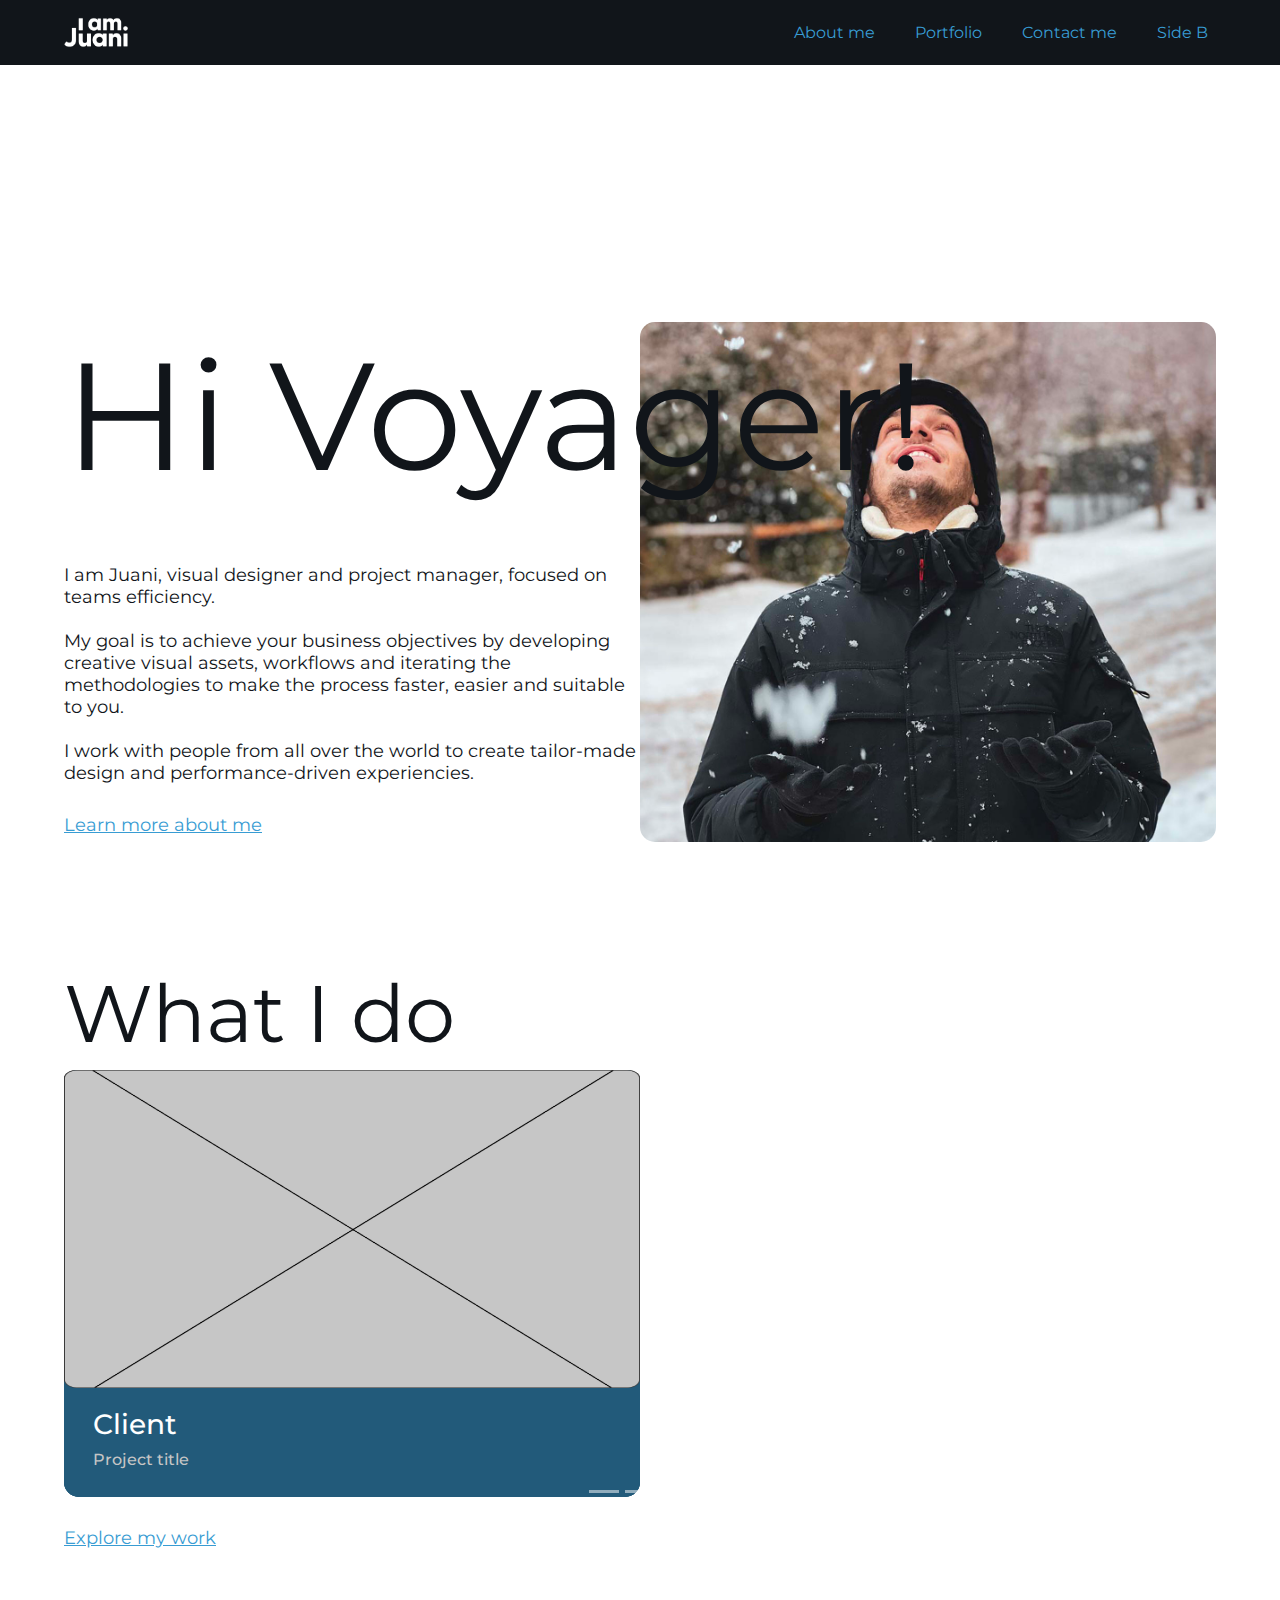
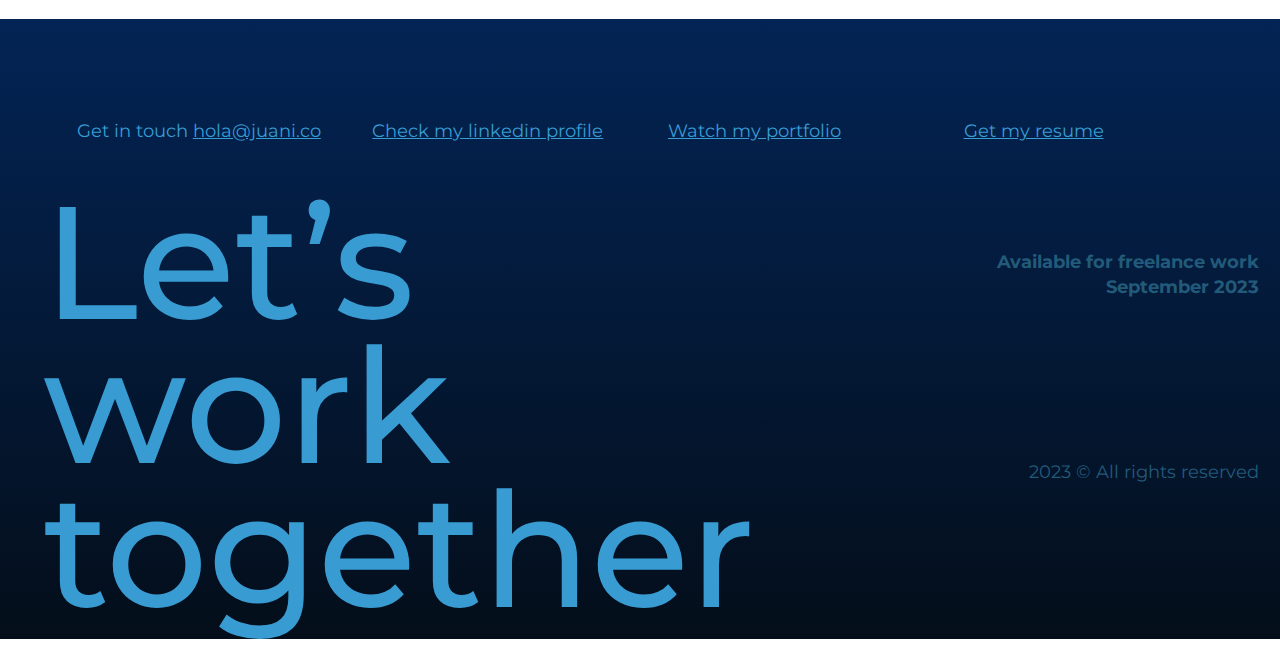
==== commit 1892ec05: "Se sube el total de la pre entrega 2 con imagenes, videos. El carousel todavia no fue arreglado." ====
--- a/index.html
+++ b/index.html
@@ -37,13 +37,19 @@
     <!-- Comienza el main donde esta el contenido jerarquico de la pagina. Por decision de como se se visualizara, el h1 se decide insertarlo en el main y no en el header -->
     <main class="container-fluid position-relative">
         <section class="hero">
-            <img src="img/mainhero-placeholder.png" alt="texto alternativo de prueba" class="hero-img grid-child">
+            <div class="grid-child video-div">
+                <video class="hero-video" autoplay muted loop>
+                    <source src="img/home/Home_Reel_Drone.mp4" type="video/mp4">
+                    <!-- Include additional source elements for different video formats if needed -->
+                    Your browser does not support the video tag.
+                </video>
+            </div>
             <h1 class="grid-child">Hello World!</h1>
         </section>
 
         <section class="position-relative section-item">
             <h2>Hi Voyager!</h2>
-            <img src="img/container-placeholder.png" alt="text alternativo de prueba" class="container-img">
+            <img src="img/home/me.jpg" alt="text alternativo de prueba" class="container-img">
             <div class="container-paragraph">
                 <p class="paragraph">I am Juani, visual designer and project manager, focused on teams efficiency.<br><br>
                     My goal is to achieve your business objectives by developing creative visual assets, workflows and iterating the methodologies to make the process faster, easier and suitable to you.<br><br>
--- a/css/style.css
+++ b/css/style.css
@@ -73,7 +73,7 @@
     text-align: center;
     width: 100%;
     position: absolute;
-    top: 2.5%;
+    top: 5%;
     color: #FFFFFF;
     font-weight: 700;
 }
@@ -87,18 +87,27 @@
     width: 90%;
 }
 
-.hero-img{
+.video-div{
+    max-height: 680px;
+    overflow: hidden;
+}
+
+.hero-img, .hero-video{
     width: 100%;
 }
 
 .section-item{
-    margin: 100px auto;
+    margin: 50px auto;
     max-width: 90%;
 }
 
 .section-carousel{
     margin: 100px auto;
     max-width: 90%;
+}
+
+.section-item > img{
+    border-radius: 15px;
 }
 
 h2{
@@ -175,6 +184,83 @@
     margin: 0 auto;
     width: 100%;
     padding: 0;
+}
+
+.section-form{
+    margin: 50px auto;
+    max-width: 90%;
+}
+
+.contact-form{
+    width: 100%;
+    padding: 0;
+    margin: 0 auto;
+}
+
+.contact-form > label{
+    display: none;
+}
+
+.contact-form > input, .contact-form > textarea{
+    width: 100%;
+    text-align: left;
+    border: solid 1px #11151A;
+    padding: 10px;
+    border-radius: 15px;
+    margin-bottom: 10px;
+    color: #9A9A9A;
+}
+
+.contact-form > input:focus, .contact-form > textarea:focus{
+    background-color: #ffffff;
+    border: solid 1px #11151A !important;
+    outline: none;
+}
+
+.contact-form > .form-button{
+    padding: 0;
+    width: auto;
+    border: none;
+    border-radius: none;
+    background-color: #ffffff;
+    color: #389CD3;
+    text-decoration: underline;
+    font-family: 'Montserrat', sans-serif !important;
+}
+
+.contact-form > .form-button:hover{
+    color: #225A7A;
+}
+
+.contact-form > .form-button:focus, .contact-form > .form-button:active{
+    border: none !important;
+}
+
+.contact-form > input::placeholder, .contact-form > textarea::placeholder{
+    color: #9A9A9A;
+}
+
+h5{
+    font-size: 1.2rem;
+    font-weight: 700;
+    margin-top: 50px;
+    text-align: left;
+}
+
+.sideb-carousel{
+    background-color: #ffffff !important;
+    width: 100%;
+    height: 100%;
+}
+
+.sideb-carousel > div{
+    width: 100%;
+    max-height: 100%;
+}
+
+.sideb-carousel > div > img{
+    width: 100%;
+    max-height: 100%;
 }
 
 footer{
@@ -227,21 +313,23 @@
     h1{
         top: 9%;
         font-size: 10rem;
+        height: auto;
     }
 
     .section-item > h1{
         font-size: 9.5rem;
-        line-height: 8rem;
+        line-height: 9rem;
         grid-column: 1 / 3;
         grid-row: 1 / 2;
         position: absolute;
-        max-width: 80%;
+        max-width: 75%;
     }
 
     .section-item{
         display: grid;
         grid-template-columns: 1fr 1fr;
         grid-template-rows: repeat(2, 1fr);
+        margin: 100px auto;
     }
 
     .section-item > h2{
@@ -278,7 +366,6 @@
     .carousel-inner > article{
         width: 100%;
         max-width: 50%;
-        height: 430px;
         background-color: #225A7A;
         border-radius: 15px;
     }
@@ -338,6 +425,14 @@
         margin: 0 auto;
         width: 100%;
         padding: 0
+    }
+
+    h5{
+        width: 90%;
+    }
+
+    .sideb-paragraph{
+        width: 90% !important;
     }
 
     #footer-cta{
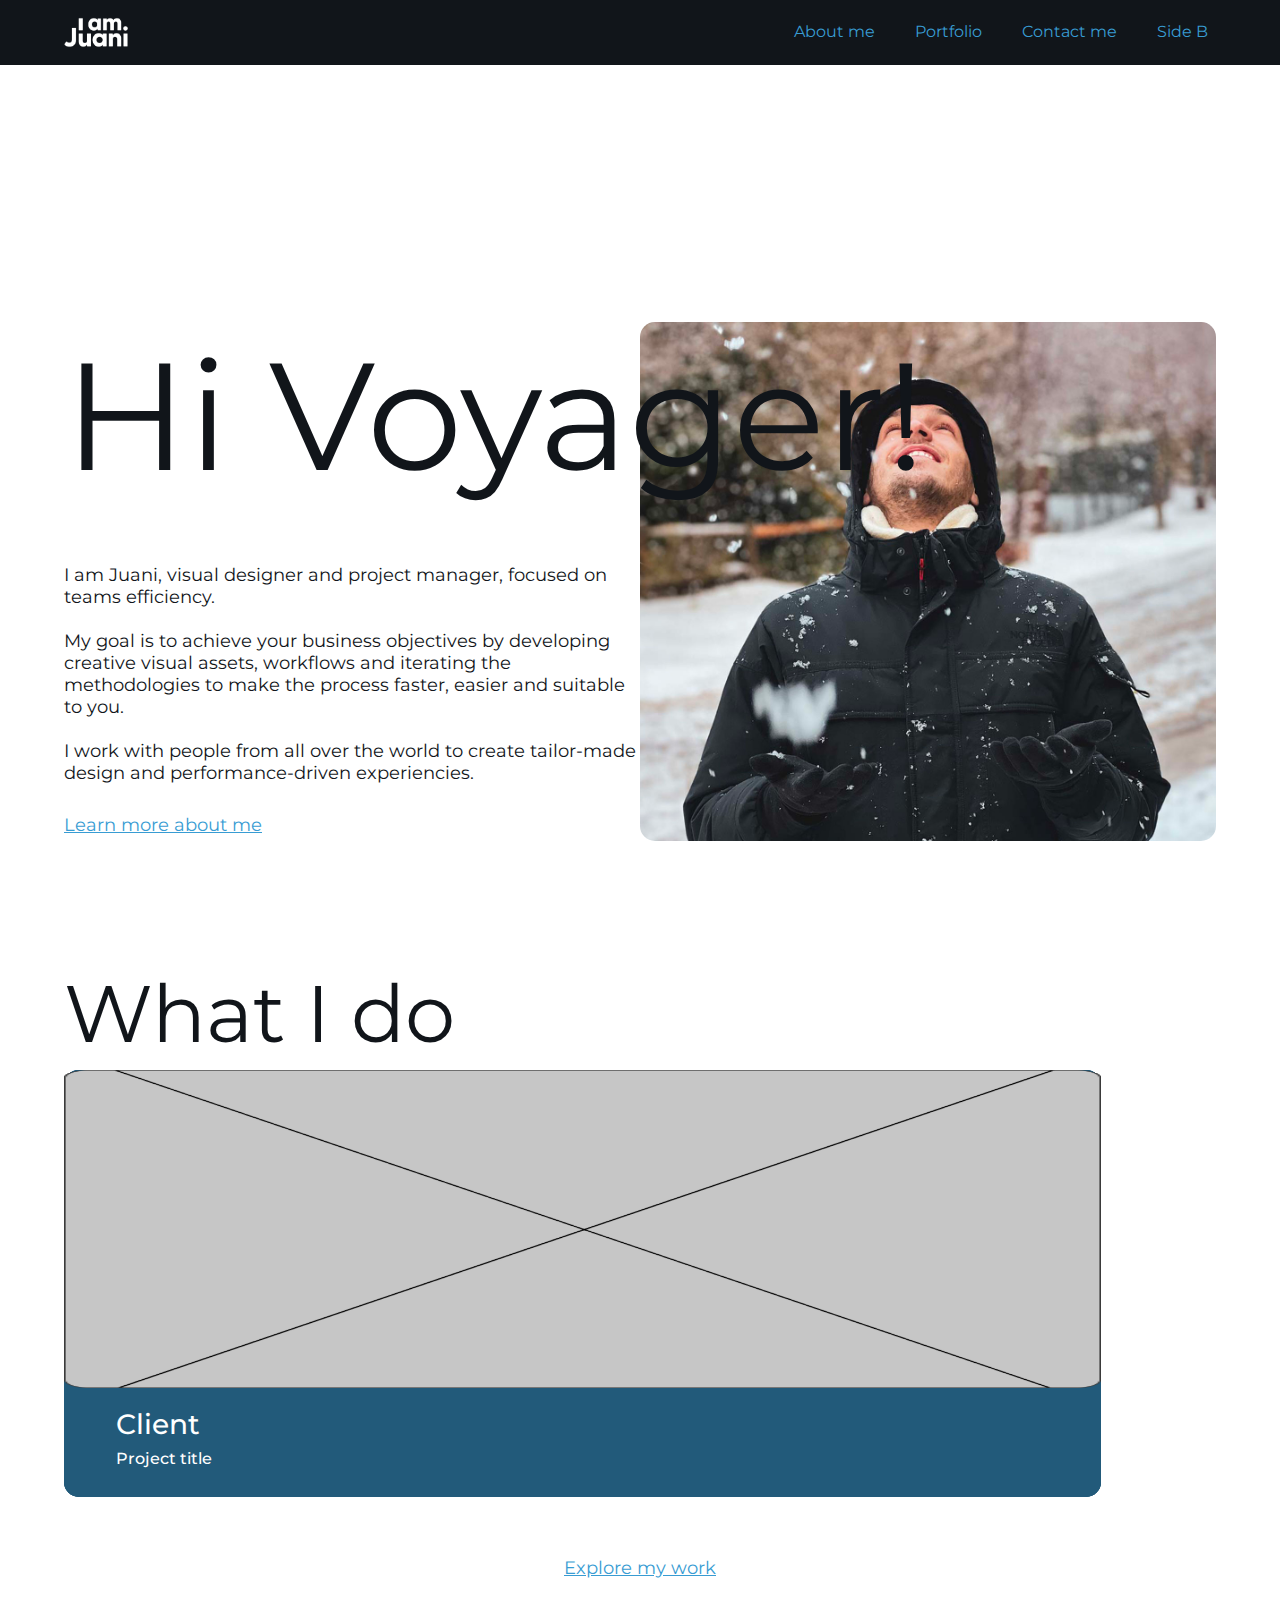
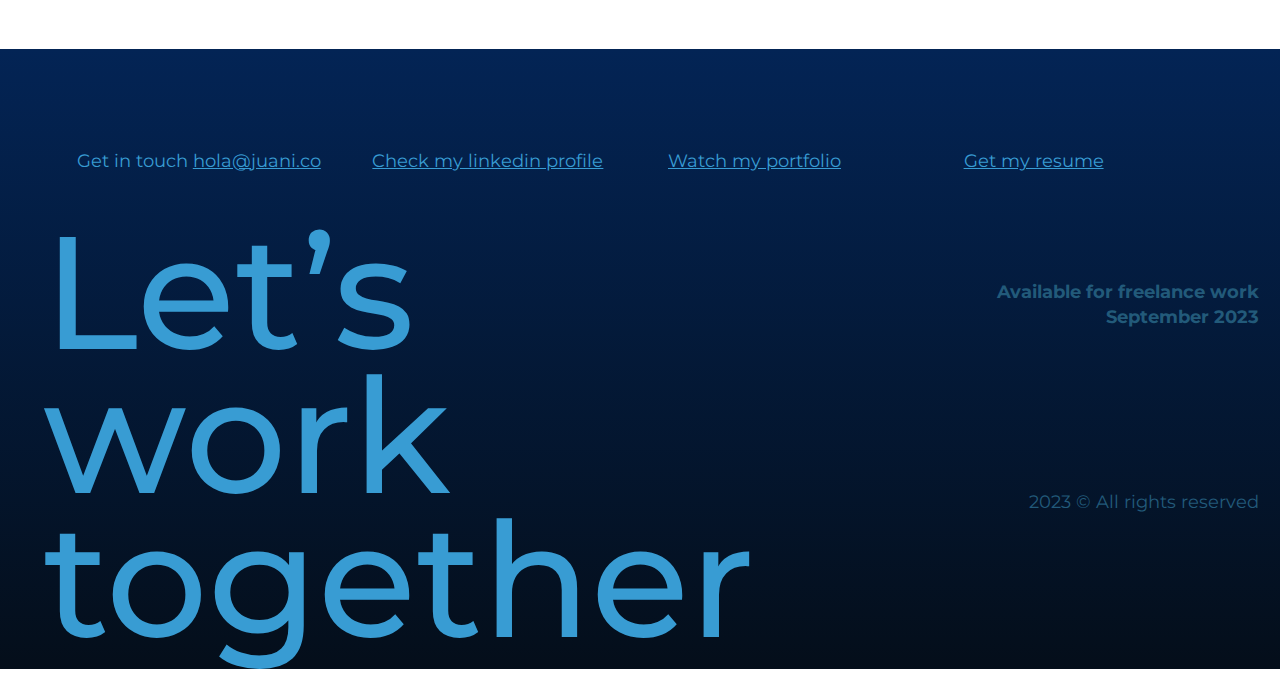
==== commit a9183f2c: "Se suben todos lo cambios realizados con Sass. Algunos elementos se rompieron pero los revisaremos p" ====
--- a/index.html
+++ b/index.html
@@ -5,10 +5,7 @@
     <meta name="viewport" content="width=device-width, initial-scale=1">
     <meta name="description" content="If you need a designer, contact me and let's work together">
     <link href="css/bootstrap.min.css" rel="stylesheet">
-    <link rel="stylesheet" href="css/style.css">
-    <link rel="preconnect" href="https://fonts.googleapis.com">
-    <link rel="preconnect" href="https://fonts.gstatic.com" crossorigin>
-    <link href="https://fonts.googleapis.com/css2?family=Montserrat:wght@300;400;500;600;700&display=swap" rel="stylesheet">
+    <link rel="stylesheet" href="css/styles.css">
     <title>Juani Kmet - Launch your design</title>
 </head>
 <body>
@@ -44,7 +41,7 @@
                     Your browser does not support the video tag.
                 </video>
             </div>
-            <h1 class="grid-child">Hello World!</h1>
+            <h1 class="grid-child hero-h1">Hello World!</h1>
         </section>
 
         <section class="position-relative section-item">
--- a/css/styles.css
+++ b/css/styles.css
@@ -0,0 +1,428 @@
+@import url("https://fonts.googleapis.com/css2?family=Montserrat:ital,wght@0,100..900;1,100..900&display=swap");
+* {
+  margin: 0;
+  padding: 0;
+}
+
+/* Colores */
+h1, .section-item .hero-h1, h2, h3, h4, h5, h6, p, a {
+  font-family: "Montserrat", sans-serif !important;
+}
+
+a {
+  color: #389CD3 !important;
+  text-decoration: underline;
+}
+
+h1, .section-item .hero-h1 {
+  font-size: 4rem;
+  line-height: 4rem;
+  text-align: center;
+  width: 100%;
+  position: absolute;
+  top: 5%;
+  color: #FFFFFF;
+  font-weight: 700;
+}
+
+h2 {
+  font-size: 5rem;
+  color: #11151A;
+  text-align: left;
+  font-weight: 400;
+}
+
+p {
+  font-size: 18px;
+  line-height: 22px;
+  font-weight: 400;
+  color: #11151A;
+  text-align: left;
+  width: 100%;
+  margin-top: 30px;
+}
+
+h5 {
+  font-size: 1.2rem;
+  font-weight: 700;
+  margin-top: 50px;
+  text-align: left;
+}
+
+.section-item .hero-h1 {
+  font-size: 5rem;
+  color: #11151A;
+  text-align: left;
+  font-weight: 400;
+  position: static;
+  width: 90%;
+}
+
+.lg-portfolio-grid {
+  display: flex;
+  flex-direction: row;
+  justify-content: space-between;
+  align-items: center;
+}
+
+header nav {
+  background-color: #11151A;
+}
+header nav .navbar {
+  height: 65px;
+}
+header nav .nav-width {
+  padding: 0 5%;
+}
+header nav img {
+  width: 100%;
+  max-width: 65px;
+}
+header nav .nav-item {
+  font-size: 16px;
+  line-height: 22px;
+}
+header nav .nav-link:hover {
+  color: #ffffff;
+  font-weight: 600;
+}
+header nav .navbar-bg-black {
+  background-color: #11151A;
+}
+header nav .navbar-toggler:focus {
+  box-shadow: none;
+}
+
+.hero {
+  display: grid;
+  grid-template-columns: 1fr;
+}
+.hero .grid-child {
+  grid-row-start: 1;
+  grid-column-start: 1;
+}
+.hero .video-div {
+  max-height: 680px;
+  overflow: hidden;
+}
+.hero .video-div .hero-video {
+  width: 100%;
+}
+
+.section-item {
+  margin: 50px auto;
+  max-width: 90%;
+}
+.section-item .container-img {
+  margin: 0 auto;
+  width: 100%;
+  display: block;
+}
+.section-item img {
+  border-radius: 15px;
+}
+.section-item .container-paragraph {
+  margin: 0 auto;
+  width: 100%;
+}
+
+.section-carousel {
+  margin: 100px auto;
+  max-width: 90%;
+}
+.section-carousel .carousel-inner article {
+  width: 100%;
+  max-width: 90%;
+  background-color: #225A7A;
+  border-radius: 15px;
+}
+.section-carousel .carousel-inner .carousel-item-img {
+  max-width: 100%;
+}
+.section-carousel .carousel-inner img {
+  max-width: 100%;
+}
+.section-carousel .carousel-inner .carousel-item-content {
+  padding: 20px 5%;
+}
+.section-carousel .carousel-inner .carousel-item-content a {
+  color: #FFFFFF !important;
+  text-decoration: none;
+}
+.section-carousel .carousel-inner .carousel-item-content a:nth-child(2) {
+  color: #C5C5C5 !important;
+}
+.section-carousel .carousel-inner .portfolio-content {
+  padding: 20px 5%;
+}
+.section-carousel .carousel-inner .portfolio-content a {
+  color: #FFFFFF !important;
+  text-decoration: none;
+}
+.section-carousel .carousel-inner .portfolio-content a:nth-child(2) {
+  color: #C5C5C5 !important;
+}
+.section-carousel .carousel-paragraph p {
+  text-align: center;
+}
+.section-carousel .sideb-carousel {
+  background-color: #FFFFFF;
+  width: 100%;
+  height: 100%;
+}
+.section-carousel .sideb-carousel div {
+  width: 100%;
+  max-height: 100%;
+}
+.section-carousel .sideb-carousel div img {
+  width: 100%;
+  max-height: 100%;
+}
+
+.portfolio-grid .portfolio-item {
+  width: 100%;
+  max-width: 90%;
+  background-color: #225A7A;
+  border-radius: 15px;
+  margin-top: 20px !important;
+  max-width: 100% !important;
+}
+.portfolio-grid .portfolio-item img {
+  max-width: 100%;
+}
+
+.portfolio-loader p {
+  text-align: center;
+  margin: 0 auto;
+  width: 100%;
+  padding: 0;
+}
+
+.section-form {
+  margin: 50px auto;
+  max-width: 90%;
+}
+.section-form .contact-form {
+  width: 100%;
+  padding: 0;
+  margin: 0 auto;
+}
+.section-form .contact-form label {
+  display: none;
+}
+.section-form .contact-form input {
+  width: 100%;
+  text-align: left;
+  border: solid 1px #11151A;
+  padding: 10px;
+  border-radius: 15px;
+  margin-bottom: 10px;
+  color: #9A9A9A;
+}
+.section-form .contact-form input:focus {
+  background-color: #FFFFFF;
+  border: solid 1px #11151A !important;
+  outline: none;
+}
+.section-form .contact-form input::placeholder {
+  color: #9A9A9A;
+}
+.section-form .contact-form textarea {
+  width: 100%;
+  text-align: left;
+  border: solid 1px #11151A;
+  padding: 10px;
+  border-radius: 15px;
+  margin-bottom: 10px;
+  color: #9A9A9A;
+}
+.section-form .contact-form textarea:focus {
+  background-color: #FFFFFF;
+  border: solid 1px #11151A !important;
+  outline: none;
+}
+.section-form .contact-form textarea::placeholder {
+  color: #9A9A9A;
+}
+
+button {
+  border: none;
+  box-shadow: none;
+}
+button span {
+  color: #225A7A !important;
+}
+
+.contact-form .form-button {
+  padding: 0;
+  width: auto;
+  border: none;
+  border-radius: none;
+  background-color: #FFFFFF;
+  color: #225A7A;
+  text-decoration: underline;
+  font-family: "Montserrat", sans-serif;
+}
+
+footer {
+  background: rgb(3, 36, 85);
+  background: linear-gradient(180deg, rgb(3, 36, 85) 0%, rgb(4, 14, 26) 100%);
+  width: 100%;
+  height: 620px;
+}
+footer #footer-links {
+  padding-top: 40px;
+}
+footer .footer-item {
+  font-size: 18px;
+  line-height: 25px;
+  color: #389CD3;
+  font-family: "Montserrat", sans-serif;
+  list-style-type: none;
+  margin-bottom: 30px;
+}
+footer #footer-cta {
+  color: #389CD3;
+  font-size: 4rem;
+  line-height: 4rem;
+  margin-top: 30px;
+  width: 90%;
+  margin: 0 auto;
+}
+footer section > div > h6, footer p {
+  color: #225A7A;
+  text-align: left;
+  font-size: 18px;
+  line-height: 25px;
+  font-weight: 400;
+  width: 90%;
+  margin: 0 auto;
+  margin-top: 30px;
+}
+footer section > div > h6 {
+  font-weight: 700;
+  margin-top: 60px;
+}
+
+@media (min-width: 992px) {
+  h1, .section-item .hero-h1 {
+    top: 9%;
+    font-size: 10rem;
+    height: auto;
+  }
+  .section-item {
+    display: grid;
+    grid-template-columns: 1fr 1fr;
+    grid-template-rows: repeat(2, 1fr);
+    margin: 100px auto;
+  }
+  .section-item h1, .section-item .hero-h1 {
+    font-size: 9.5rem;
+    line-height: 9rem;
+    grid-column: 1/3;
+    grid-row: 1/2;
+    position: absolute;
+    max-width: 75%;
+  }
+  .section-item h2 {
+    grid-column: 1/3;
+    grid-row: 1/2;
+    font-size: 9.5rem;
+    line-height: 8rem;
+    position: absolute;
+    margin-top: 30px;
+    font-weight: 400;
+    max-width: 80%;
+  }
+  .section-item img {
+    grid-column: 2/2;
+    grid-row: 1/span 2;
+  }
+  .section-item .container-paragraph {
+    grid-column: 1/2;
+    grid-row: 2/3;
+  }
+  .section-item .container-paragraph p {
+    margin: 0;
+    position: relative;
+    top: -30px;
+  }
+  .section-item .container-paragraph p:nth-child(2) {
+    margin-top: 30px;
+  }
+  .carousel-inner article {
+    width: 100%;
+    max-width: 50%;
+    border-radius: 15px;
+  }
+  .carousel-inner .carousel-item-img img {
+    height: 100%;
+    max-height: 318px;
+    width: 100%;
+  }
+  .carousel-paragraph p {
+    position: relative;
+    top: 30px;
+    text-align: left;
+  }
+  .reverse-section {
+    direction: rtl;
+  }
+  .reverse-title {
+    text-align: right;
+  }
+  .reverse-p {
+    margin-top: 70px !important;
+    max-width: 90%;
+  }
+  .portfolio-item {
+    width: 100%;
+    flex: 0 0 calc(33.33% - 10px);
+    box-sizing: border-box;
+  }
+  .portfolio-loader p {
+    text-align: left;
+    margin: 0 auto;
+    width: 100%;
+    padding: 0;
+  }
+  h5 {
+    width: 90%;
+  }
+  .sideb-paragraph {
+    width: 90% !important;
+  }
+  footer #footer-links {
+    max-width: 93%;
+    margin: 0 auto;
+    padding-top: 100px;
+  }
+  footer .footer-grid {
+    display: grid;
+    grid-template-columns: repeat(3, 1fr);
+    grid-template-rows: repeat(2, 1fr);
+    height: 400px;
+  }
+  footer #footer-cta {
+    font-size: 10rem;
+    line-height: 9rem;
+    margin-top: 30px;
+    width: 90%;
+    margin: 0 auto;
+    grid-column: span 2;
+    grid-row: span 2;
+  }
+  footer .footer-grid > div > h6 {
+    grid-column: span 1;
+    grid-row: span 1;
+    text-align: right;
+  }
+  footer .footer-grid > div > p {
+    grid-column: span 1;
+    grid-row: span 1;
+    text-align: right;
+    padding-top: 130px;
+  }
+}
+
+/*# sourceMappingURL=styles.css.map */
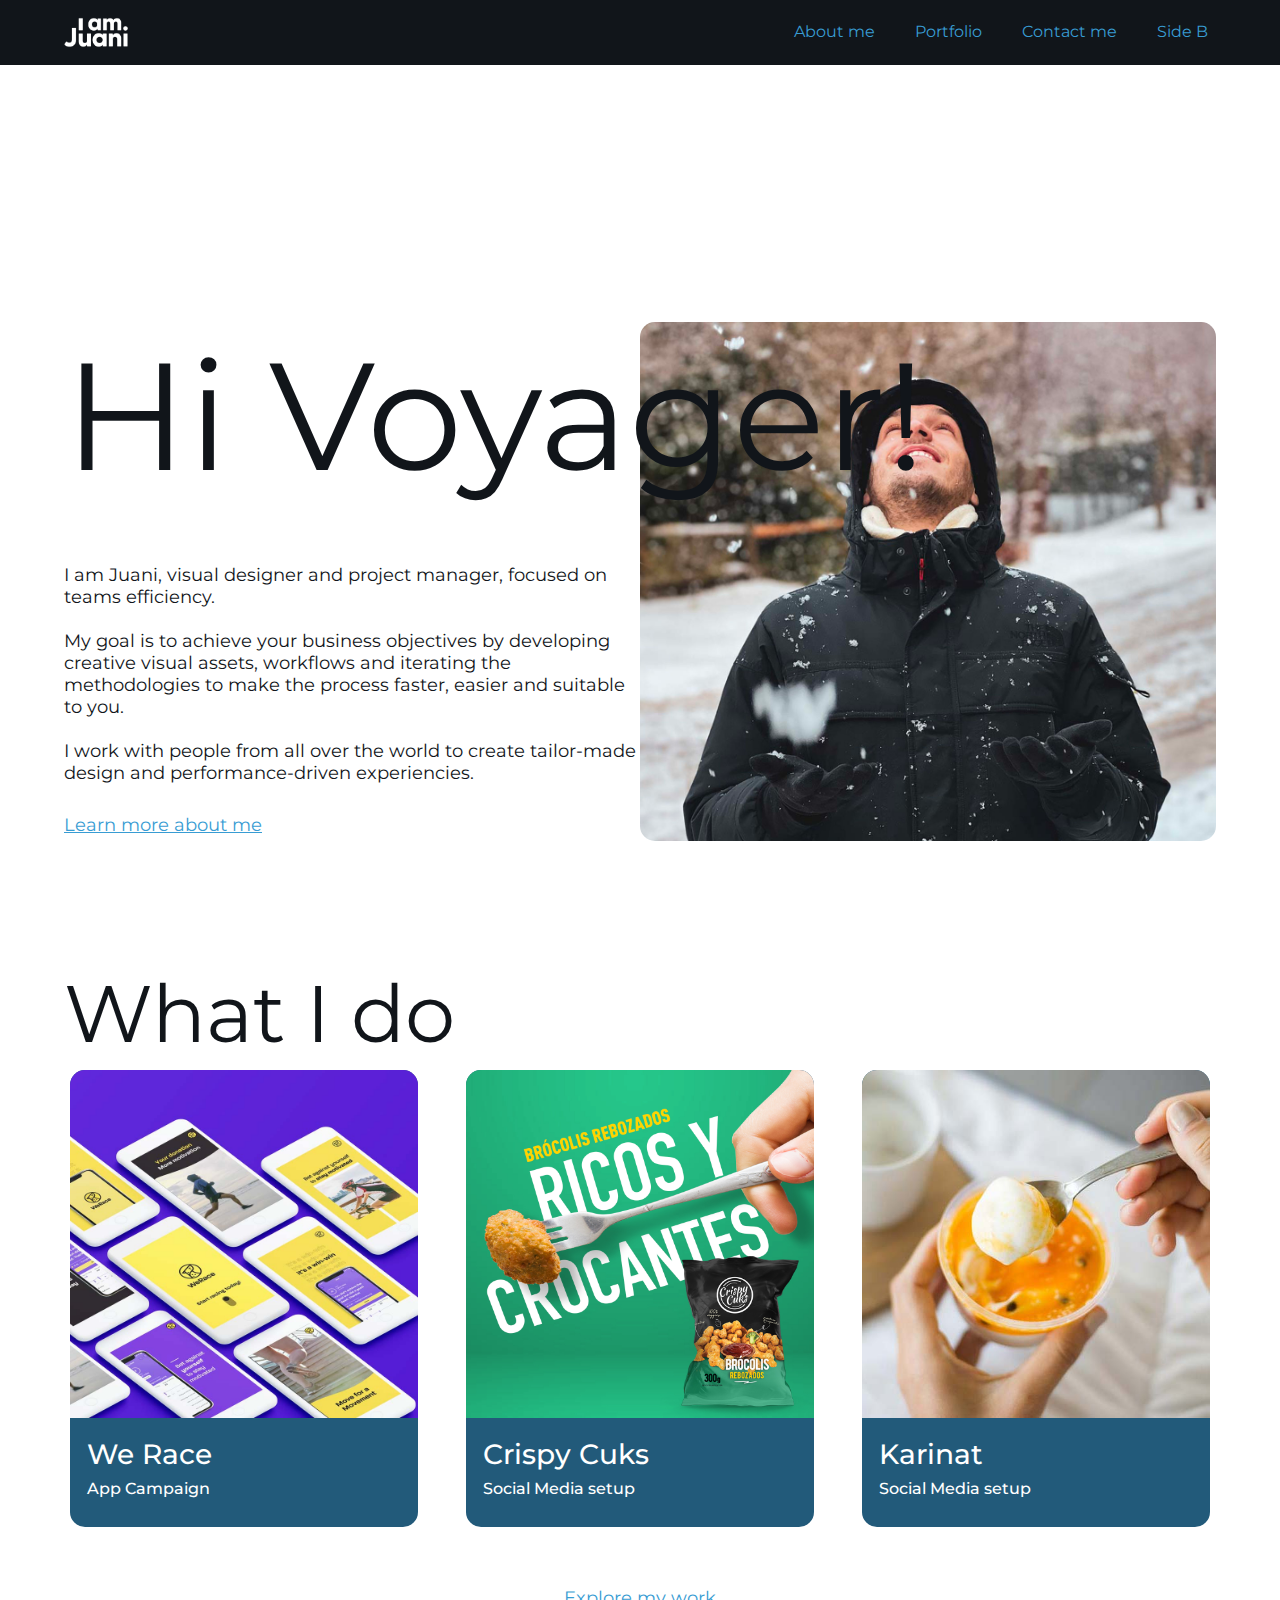
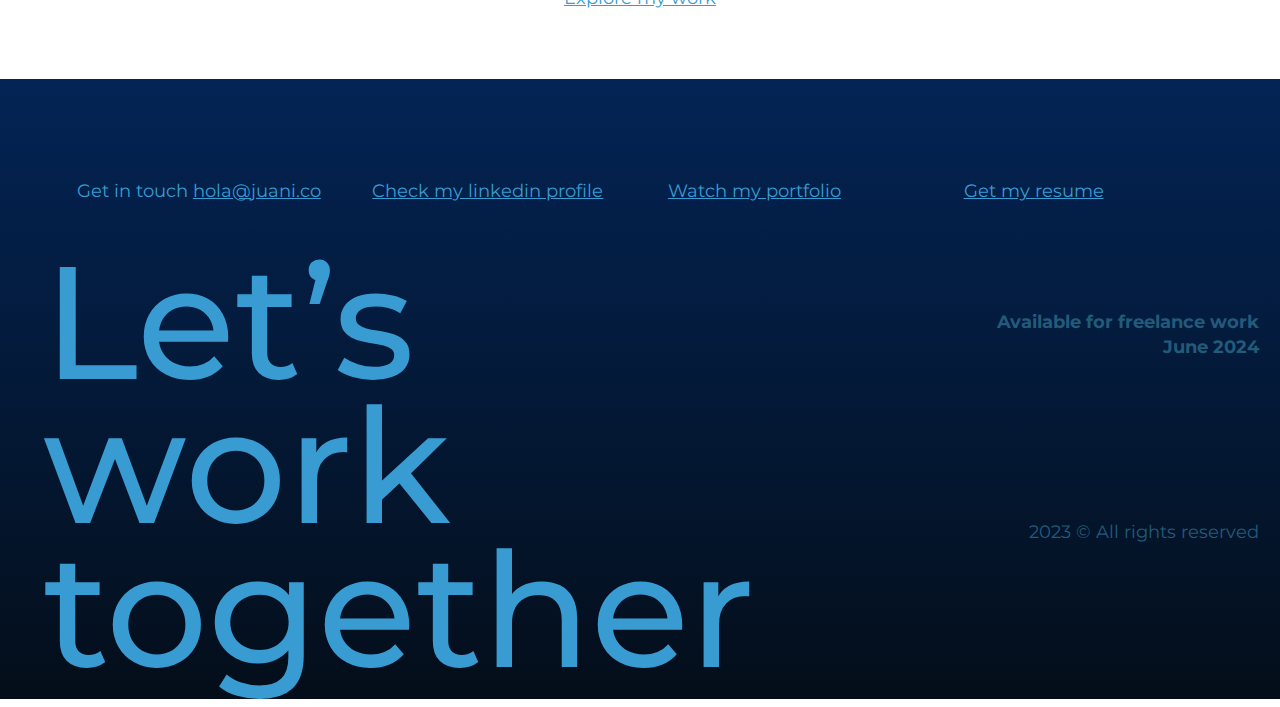
==== commit 0947b702: "Se sube al repositorio el proyecto final con el carousel reemplazado por una grilla de 3 columnas co" ====
--- a/index.html
+++ b/index.html
@@ -59,51 +59,51 @@
         <section class="position-relative section-carousel">
             <h2>What I do</h2>
             <!-- Comienza el carousel de imagenes y enlaces hacia los proyectos -->
-            <div id="carouselExampleIndicators" class="carousel slide">
-                <div class="carousel-inner">
-                    <article class="carousel-item active">
+            <div class="container text-center">
+                <div class="row gx-5 gy-5">
+                  <div class="col-lg-4 col-sm-12">
+                    <article class="">
                         <div class="carousel-item-img">
-                            <img src="img/container-placeholder.png" alt="Texto alternativo"> 
+                            <img src="img/portfolio/card-1.jpg" alt="Texto alternativo"> 
                         </div>
                         <div class="carousel-item-content">
-                            <a href="#">
-                                <h3>Client</h3>
-                                <h6>Project title</h6>
+                            <a href="https://www.behance.net/juanikmet">
+                                <h3>We Race</h3>
+                                <h6>App Campaign</h6>
                             </a>
                         </div>
                     </article>
-                    <article class="carousel-item active">
+                  </div>
+                  <div class="col-lg-4 col-sm-12">
+                    <article class="">
                         <div class="carousel-item-img">
-                            <img src="img/container-placeholder.png" alt="Texto alternativo"> 
+                            <img src="img/portfolio/card-2.jpg" alt="Texto alternativo"> 
                         </div>
                         <div class="carousel-item-content">
-                            <a href="#">
-                                <h3>Client</h3>
-                                <h6>Project title</h6>
+                            <a href="https://www.behance.net/juanikmet">
+                                <h3>Crispy Cuks</h3>
+                                <h6>Social Media setup</h6>
                             </a>
                         </div>
                     </article>
-                    <article class="carousel-item active">
+                  </div>
+                  <div class="col-lg-4 col-sm-12">
+                   <article class="">
                         <div class="carousel-item-img">
-                            <img src="img/container-placeholder.png" alt="Texto alternativo"> 
+                            <img src="img/portfolio/card-3.jpg" alt="Texto alternativo"> 
                         </div>
                         <div class="carousel-item-content">
-                            <a href="#">
-                                <h3>Client</h3>
-                                <h6>Project title</h6>
+                            <a href="https://www.behance.net/juanikmet">
+                                <h3>Karinat</h3>
+                                <h6>Social Media setup</h6>
                             </a>
                         </div>
                     </article>
+                  </div>
                 </div>
               </div>
-            </div>
-            <div class="carousel-indicators">
-                <button type="button" data-bs-target="#carouselExampleIndicators" data-bs-slide-to="0" aria-label="Slide 1"></button>
-                <button type="button" data-bs-target="#carouselExampleIndicators" data-bs-slide-to="1" aria-label="Slide 2"></button>
-                <button type="button" data-bs-target="#carouselExampleIndicators" data-bs-slide-to="2" aria-label="Slide 3"></button>
-              </div>
-            <div class="container-paragraph carousel-paragraph">
-                <p><a href="#" class="container-link">Explore my work</a></p>
+              <div class="container-paragraph carousel-paragraph">
+                <p><a href="pages/portfolio.html" class="container-link">Explore my work</a></p>
             </div>
         </section>
 
@@ -123,17 +123,13 @@
         <section class="footer-grid">
             <h4 id="footer-cta">Let’s work together</h4>
             <div>
-                <h6>Available for freelance work <br> September 2023</h6>
+                <h6>Available for freelance work <br> June 2024</h6>
                 <p>2023 © All rights reserved</p>
             </div>
         </section>
     </footer>
 
     </main>
-
-        
-
-    
 
     <!-- Scripts para bootstrap -->
     <script src="https://cdn.jsdelivr.net/npm/@popperjs/core@2.11.8/dist/umd/popper.min.js" integrity="sha384-I7E8VVD/ismYTF4hNIPjVp/Zjvgyol6VFvRkX/vR+Vc4jQkC+hVqc2pM8ODewa9r" crossorigin="anonymous"></script>
--- a/css/styles.css
+++ b/css/styles.css
@@ -130,53 +130,32 @@
   margin: 100px auto;
   max-width: 90%;
 }
-.section-carousel .carousel-inner article {
-  width: 100%;
-  max-width: 90%;
+.section-carousel .container article {
+  width: 100%;
   background-color: #225A7A;
   border-radius: 15px;
-}
-.section-carousel .carousel-inner .carousel-item-img {
+  text-align: left;
+}
+.section-carousel .container .carousel-item-img {
   max-width: 100%;
-}
-.section-carousel .carousel-inner img {
-  max-width: 100%;
-}
-.section-carousel .carousel-inner .carousel-item-content {
+  border-radius: 15px;
+}
+.section-carousel .container .carousel-item-img img {
+  width: 100%;
+  border-radius: 15px 15px 0 0;
+}
+.section-carousel .container .carousel-item-content {
   padding: 20px 5%;
 }
-.section-carousel .carousel-inner .carousel-item-content a {
+.section-carousel .container .carousel-item-content a {
   color: #FFFFFF !important;
   text-decoration: none;
 }
-.section-carousel .carousel-inner .carousel-item-content a:nth-child(2) {
-  color: #C5C5C5 !important;
-}
-.section-carousel .carousel-inner .portfolio-content {
-  padding: 20px 5%;
-}
-.section-carousel .carousel-inner .portfolio-content a {
-  color: #FFFFFF !important;
-  text-decoration: none;
-}
-.section-carousel .carousel-inner .portfolio-content a:nth-child(2) {
+.section-carousel .container .carousel-item-content a:nth-child(2) {
   color: #C5C5C5 !important;
 }
 .section-carousel .carousel-paragraph p {
   text-align: center;
-}
-.section-carousel .sideb-carousel {
-  background-color: #FFFFFF;
-  width: 100%;
-  height: 100%;
-}
-.section-carousel .sideb-carousel div {
-  width: 100%;
-  max-height: 100%;
-}
-.section-carousel .sideb-carousel div img {
-  width: 100%;
-  max-height: 100%;
 }
 
 .portfolio-grid .portfolio-item {
@@ -243,6 +222,23 @@
 }
 .section-form .contact-form textarea::placeholder {
   color: #9A9A9A;
+}
+.section-form .contact-form .form-button {
+  padding: 0;
+  width: auto;
+  border: none;
+  border-radius: none;
+  background-color: #FFFFFF;
+  color: #389CD3;
+  text-decoration: underline;
+  font-family: "Montserrat", sans-serif;
+}
+.section-form .contact-form .form-button:focus {
+  border: none;
+}
+.section-form .contact-form .form-button:active {
+  border: none;
+  border-color: #FFFFFF;
 }
 
 button {
@@ -304,10 +300,21 @@
   margin-top: 60px;
 }
 
+@media (min-width: 768px) {
+  h1, .section-item .hero-h1 {
+    top: 6%;
+    font-size: 6rem;
+    height: auto;
+  }
+  .section-item h1, .section-item .hero-h1 {
+    font-size: 5rem;
+    line-height: 7rem;
+  }
+}
 @media (min-width: 992px) {
   h1, .section-item .hero-h1 {
     top: 9%;
-    font-size: 10rem;
+    font-size: 9rem;
     height: auto;
   }
   .section-item {
@@ -317,8 +324,8 @@
     margin: 100px auto;
   }
   .section-item h1, .section-item .hero-h1 {
-    font-size: 9.5rem;
-    line-height: 9rem;
+    font-size: 6rem;
+    line-height: 7rem;
     grid-column: 1/3;
     grid-row: 1/2;
     position: absolute;
@@ -350,16 +357,6 @@
   .section-item .container-paragraph p:nth-child(2) {
     margin-top: 30px;
   }
-  .carousel-inner article {
-    width: 100%;
-    max-width: 50%;
-    border-radius: 15px;
-  }
-  .carousel-inner .carousel-item-img img {
-    height: 100%;
-    max-height: 318px;
-    width: 100%;
-  }
   .carousel-paragraph p {
     position: relative;
     top: 30px;
@@ -424,5 +421,16 @@
     padding-top: 130px;
   }
 }
+@media (min-width: 1366px) {
+  h1, .section-item .hero-h1 {
+    top: 6%;
+    font-size: 9rem;
+    height: auto;
+  }
+  .section-item h1, .section-item .hero-h1 {
+    font-size: 9rem;
+    line-height: 9rem;
+  }
+}
 
 /*# sourceMappingURL=styles.css.map */
